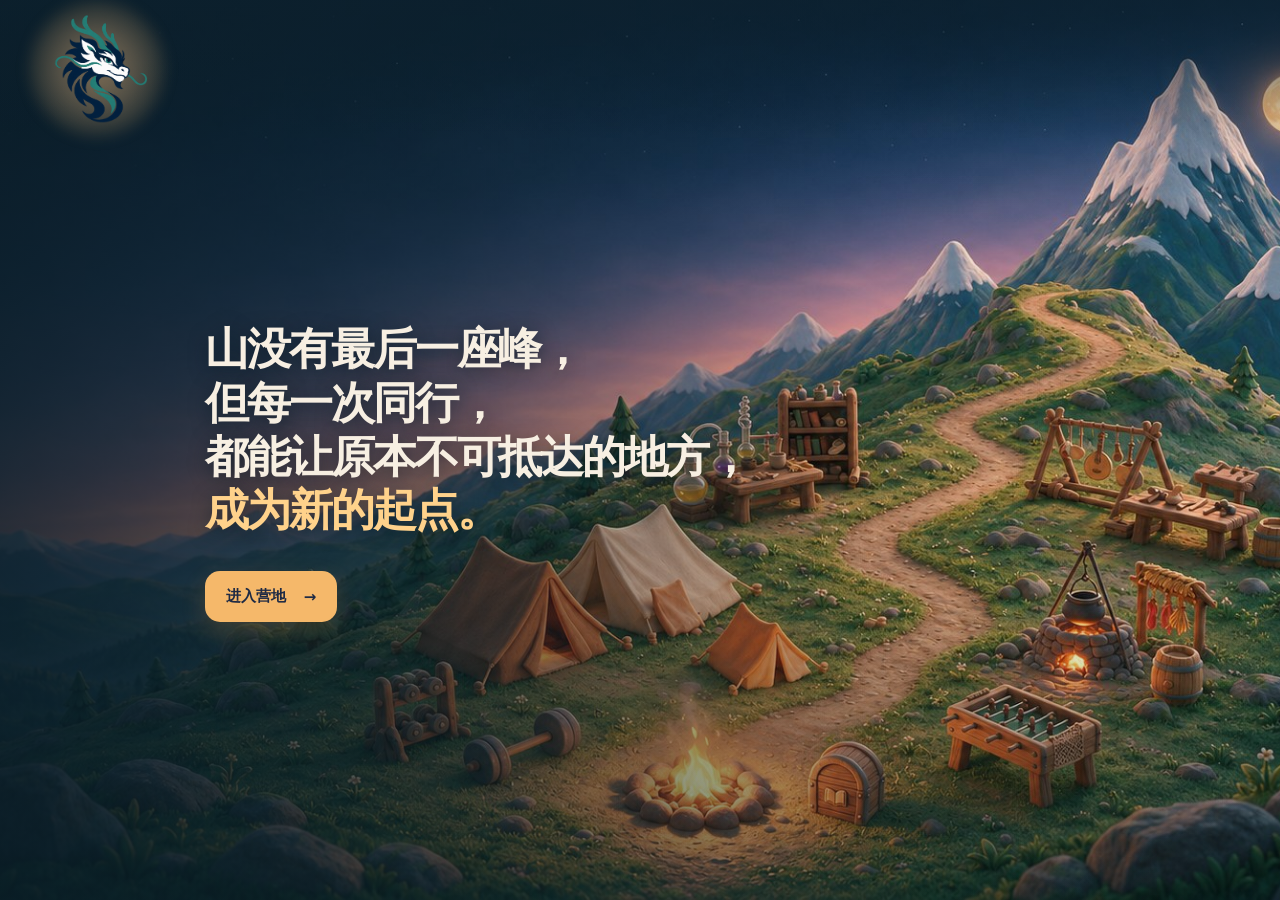
==== index.html @ 1696f6f4 "Replay Wenyu gesture on hover and keyboard focus" ====
<!doctype html>
<html lang="zh-CN">
<head>
  <meta charset="utf-8">
  <meta name="viewport" content="width=device-width, initial-scale=1, viewport-fit=cover">
  <meta name="theme-color" content="#142d37">
  <meta name="description" content="走进九五智尊的极岳营地，探索功能区，认识沿途的伙伴。">
  <title>九五智尊 · 极岳营地</title>
  <link rel="icon" type="image/png" href="assets/brand-logo-v2.png">
  <link rel="stylesheet" href="style.css?v=wenyu-replay-1">
  <script src="app.js?v=wenyu-replay-1" defer></script>
  <script src="approved-motions.js?v=1" defer></script>
  <script src="library-data.js?v=library-20261106" defer></script>
  <script src="library.js?v=library-20261106b" defer></script>
</head>
<body>
  <div class="app" id="app" data-view="home">
    <header class="topbar">
      <a class="brand" href="#start" id="home-button" aria-label="查看九五智尊 Logo 与吉祥物设定" aria-haspopup="dialog"><img class="brand-logo" src="assets/brand-logo-v2.png" width="1254" height="1254" alt=""></a>
    </header>
    <section class="home" id="start" aria-labelledby="home-title">
      <div class="home-art" aria-hidden="true"><img class="home-wide" src="assets/home-wide.jpg" width="1672" height="941" alt="" fetchpriority="high"><img class="home-mobile" src="assets/home-mobile.jpg" width="1080" height="1920" alt=""></div>
      <div class="home-shade" aria-hidden="true"></div>
      <div class="home-content"><h1 id="home-title">山没有最后一座峰，<br>但每一次同行，<br>都能让原本不可抵达的地方，<br><span>成为新的起点。</span></h1><a class="enter-button" href="#camp" id="enter-camp">进入营地 <span aria-hidden="true">→</span></a></div>
    </section>
    <main class="camp" id="camp" aria-label="可探索的极岳营地">
      <div class="map-viewport" id="map-viewport" tabindex="0" aria-label="营地地图，可拖动或使用方向键探索">
        <div class="map-surface" id="map-surface">
          <img class="map-image" src="assets/camp-map.png" width="1672" height="941" alt="极岳营地全景：知识角、工坊、营火、帐篷区和活动场沿山路分布，远处可见雪山" draggable="false">
          <div class="moon-glow" aria-hidden="true"></div>
          <div class="fire-glow" aria-hidden="true"></div>
          <div class="spark spark-1" aria-hidden="true"></div><div class="spark spark-2" aria-hidden="true"></div><div class="spark spark-3" aria-hidden="true"></div>
          <button class="library-shelf" id="library-shelf" type="button" aria-label="打开世界观资料库"><img src="library-bookshelf.png" alt="" draggable="false"></button>
          <button class="qian-dragon" id="qian-dragon" type="button" aria-label="查看极岳守护者乾的档案"><img src="assets/qian-dragon.png" alt="" draggable="false"></button>
          <button class="camp-gramophone" id="camp-gramophone" type="button" data-target-url="" aria-label="留声机，跳转链接待补充"><img src="assets/camp-gramophone.png" alt="" draggable="false"></button>
          <div class="member-layer" id="member-layer" aria-label="营地伙伴"></div>
          <template id="raccoon-motion-template">
            <svg class="raccoon-motion" viewBox="0 0 826 1024" aria-hidden="true" focusable="false">
              <defs>
                <image id="raccoon-source" width="826" height="1024"/>
                <clipPath id="raccoon-body-region">
                  <path clip-rule="evenodd" d="M0 0 H826 V1024 H0 Z
                    M60 30 H618 V387 Q593 397 571 419 C516 447 450 447 393 443 C328 439 255 441 207 421 Q175 407 142 394 L60 378 Z
                    M618 151 H801 V374 H618 Z"/>
                </clipPath>
                <clipPath id="raccoon-head-region">
                  <path d="M60 30 H618 V406 Q597 418 573 438 C519 463 450 470 393 468 C328 465 255 461 204 438 Q173 422 141 413 L60 393 Z"/>
                </clipPath>
                <clipPath id="raccoon-robot-region">
                  <rect x="618" y="151" width="183" height="223"/>
                </clipPath>
              </defs>
              <use href="#raccoon-source" clip-path="url(#raccoon-body-region)"/>
              <g class="raccoon-head"><use href="#raccoon-source" clip-path="url(#raccoon-head-region)"/></g>
              <g class="raccoon-robot"><use href="#raccoon-source" clip-path="url(#raccoon-robot-region)"/></g>
            </svg>
          </template>
          <button class="camp-scroll" id="camp-scroll" type="button" aria-label="展开木凳上的卷轴"><img src="assets/rolled-scroll.png" alt="" draggable="false"></button>
          <a class="knowledge-chest" href="https://kcnwq3jn71mo.feishu.cn/wiki/space/7703888732230798607?ccm_open_type=lark_wiki_spaceLink&amp;open_tab_from=wiki_home" target="_blank" rel="noopener noreferrer" aria-label="打开九五智尊飞书知识空间"><img src="assets/knowledge-chest.png" alt="" draggable="false"></a>
          <div class="wenyu-scene" id="wenyu-scene">
            <button class="wenyu-owl" id="wenyu-owl" type="button" aria-label="查看问羽的介绍" aria-hidden="true" tabindex="-1">
              <span class="wenyu-pose">
                <img src="assets/wenyu-figure.png" alt="" draggable="false">
                <svg class="wenyu-eyelids" viewBox="0 0 1033 1280" aria-hidden="true" focusable="false">
                  <defs>
                    <path id="wenyu-left-eye" d="M329 412 Q341 408 345 398 C356 373 377 360 405 362 C440 362 469 387 482 415 C494 442 493 472 478 490 C464 506 433 508 407 504 C375 500 348 481 339 455 C335 441 334 427 336 420 Z"/>
                    <path id="wenyu-right-eye" d="M584 424 C583 394 592 368 608 352 C624 336 647 332 668 335 C693 338 709 351 718 364 Q725 368 732 367 Q730 377 723 383 C729 411 720 439 706 457 C688 480 666 486 643 484 C615 483 590 462 585 441 Z"/>
                    <clipPath id="wenyu-left-eye-clip"><use href="#wenyu-left-eye"/></clipPath>
                    <clipPath id="wenyu-right-eye-clip"><use href="#wenyu-right-eye"/></clipPath>
                    <radialGradient id="wenyu-left-lid" gradientUnits="userSpaceOnUse" cx="422" cy="423" r="94" gradientTransform="translate(0 25) scale(1 .94)">
                      <stop stop-color="#fff0da"/><stop offset=".7" stop-color="#f0dfc6"/><stop offset="1" stop-color="#dfc4a3"/>
                    </radialGradient>
                    <radialGradient id="wenyu-right-lid" gradientUnits="userSpaceOnUse" cx="652" cy="400" r="96">
                      <stop stop-color="#fff1db"/><stop offset=".7" stop-color="#f0dfc6"/><stop offset="1" stop-color="#dfc3a4"/>
                    </radialGradient>
                  </defs>
                  <g class="wenyu-half-lids" stroke-linecap="round">
                    <g clip-path="url(#wenyu-left-eye-clip)">
                      <path d="M320 350 H502 V458 C463 437 395 420 331 437 Z" fill="url(#wenyu-left-lid)"/>
                      <path d="M331 437 C395 420 463 437 496 455" fill="none" stroke="#152237" stroke-width="8"/>
                    </g>
                    <g clip-path="url(#wenyu-right-eye-clip)">
                      <path d="M576 321 H740 V405 C695 390 621 400 581 438 Z" fill="url(#wenyu-right-lid)"/>
                      <path d="M581 438 C621 400 695 390 730 405" fill="none" stroke="#152237" stroke-width="8"/>
                    </g>
                  </g>
                  <g class="wenyu-closed-lids" stroke-linecap="round">
                    <use href="#wenyu-left-eye" fill="url(#wenyu-left-lid)"/>
                    <use href="#wenyu-right-eye" fill="url(#wenyu-right-lid)"/>
                    <path d="M351 449 C371 470 401 484 434 481 C451 479 466 472 478 464 M596 440 C623 464 648 467 673 452 C689 442 700 428 707 417" fill="none" stroke="#513b35" stroke-opacity=".42" stroke-width="13"/>
                    <path d="M351 447 C371 468 401 482 434 479 C451 477 466 470 478 462 M596 438 C623 462 648 465 673 450 C689 440 700 426 707 415" fill="none" stroke="#17263b" stroke-width="8"/>
                  </g>
                </svg>
              </span>
            </button>
            <button class="wenyu-stone" id="wenyu-stone" type="button" aria-label="查看山路旁的石头，问羽藏在后面" aria-controls="wenyu-owl" aria-expanded="false"><img class="wenyu-rock" src="assets/wenyu-rock.png" alt="" draggable="false"></button>
          </div>
        </div>
      </div>
    </main>
    <dialog class="logo-dialog" id="logo-dialog" aria-labelledby="logo-dialog-title">
      <button class="logo-close" id="logo-close" type="button" aria-label="关闭 Logo 介绍">×</button>
      <div class="logo-paper">
        <div class="logo-story">
          <div class="logo-story-copy">
            <p class="logo-story-eyebrow">团队图腾 · 标识与吉祥物</p>
            <h2 id="logo-dialog-title">九五智尊 <span>Everest</span></h2>
            <section class="logo-story-section" aria-labelledby="logo-name-title">
              <h3 id="logo-name-title"><span>01</span> 名字的寓意</h3>
              <p>Everest 意为世界最高峰，以巅峰意象呼应“九五，飞龙在天”的至高意象，象征不断攀登、树立标杆。</p>
            </section>
            <section class="logo-story-section" aria-labelledby="logo-design-title">
              <h3 id="logo-design-title"><span>02</span> 龙首的寓意</h3>
              <p>在《易经》中，“九五，飞龙在天”代表鼎盛与巅峰。Logo 以龙首为形象，整体轮廓既与数字“9”相似，也与数字“5”相似，呼应“九五”。</p>
            </section>
            <section class="logo-story-section logo-color-section" aria-labelledby="logo-color-title">
              <h3 id="logo-color-title"><span>03</span> 色彩语言</h3>
              <p><i class="logo-swatch navy" aria-hidden="true"></i><strong>海军蓝</strong> · 专业、理性、信任感</p>
              <p><i class="logo-swatch peacock" aria-hidden="true"></i><strong>孔雀绿</strong> · 设计感、科技感、灵动感</p>
            </section>
          </div>
          <div class="logo-story-art" aria-label="Logo 方案与吉祥物设定图">
            <div class="logo-variants">
              <figure><img src="assets/logo-dragon-classic.png" alt="龙首 Logo 方案一：深蓝与孔雀绿的盘龙造型" width="1254" height="1254"><figcaption>龙首标识 · 造型一</figcaption></figure>
              <figure><img src="assets/logo-dragon-playful.png" alt="龙首 Logo 方案二：深蓝与孔雀绿的亲和造型" width="1254" height="1254"><figcaption>龙首标识 · 造型二</figcaption></figure>
            </div>
            <figure class="logo-mascot"><figcaption>吉祥物设定 <span>正面 · 背面 · 侧面</span></figcaption><img src="assets/logo-mascot-turnaround.png" alt="龙形吉祥物的正面、背面与侧面设定图" width="1280" height="640"></figure>
          </div>
        </div>
      </div>
    </dialog>
    <dialog class="book-dialog" id="member-dialog" aria-labelledby="member-name">
      <button class="book-close" id="dialog-close" type="button" aria-label="合上档案">×</button>
      <div class="book-spread">
        <section class="book-page book-page-left" aria-label="角色资料">
          <div class="book-person"><img class="book-portrait" id="dialog-art" alt="" draggable="false"><div><p class="book-kicker">九五智尊 · 伙伴档案</p><h2 id="member-name"></h2><p class="book-role" id="member-role"></p></div></div>
          <div class="book-rule"></div>
          <dl class="book-facts"><div><dt>角色形象</dt><dd id="member-animal"></dd></div><div><dt>所在区域</dt><dd id="member-place"></dd></div><div><dt>关键词</dt><dd id="member-traits"></dd></div></dl>
          <p class="book-page-number" id="member-number"></p>
        </section>
        <section class="book-page book-page-right" aria-label="角色介绍">
          <p class="book-chapter">九五智尊 · 成员介绍</p><h3 id="member-heading"></h3>
          <p class="book-lead" id="member-intro"></p><div class="book-story" id="member-story"></div>
        </section>
      </div>
    </dialog>
    <dialog class="book-dialog owl-dialog" id="owl-dialog" aria-labelledby="owl-name">
      <button class="book-close" id="owl-close" type="button" aria-label="合上问羽的介绍">×</button>
      <div class="book-spread">
        <section class="book-page book-page-left" aria-label="问羽的资料">
          <div class="book-person"><img class="book-portrait owl-portrait" src="assets/wenyu-avatar.png" alt="问羽的猫头鹰头像" draggable="false"><div><p class="book-kicker">极岳异闻 · 山路访客</p><h2 id="owl-name">问羽</h2><p class="book-role">极岳附近的猫头鹰哲学家</p></div></div>
          <div class="book-rule"></div>
          <dl class="book-facts"><div><dt>所在之处</dt><dd>极岳附近的山路</dd></div><div><dt>随身之物</dt><dd>写满问题与感悟的手稿</dd></div><div><dt>喜欢做的事</dt><dd>与旅人讨论登山的理由</dd></div></dl>
          <p class="book-page-number">极岳异闻 / 问羽</p>
        </section>
        <section class="book-page book-page-right" aria-label="问羽的介绍">
          <p class="book-chapter">山路旁的对话</p><h3>问羽的故事</h3>
          <p class="owl-story">这位猫头鹰哲学家头戴叶冠，披着白袍，随身带着写满问题与感悟的手稿。他希望走遍各地布道，把自己学到的智慧讲给更多人听。如今，他来到极岳附近：每天都有怀着不同愿望的旅人从这里经过，他总能与他们聊上一程。</p>
          <p class="owl-story">他喜欢在山路旁提问：“你为什么想登上极岳？”有人说为了寻找灵感，有人说想看看峰顶。猫头鹰会认真听完，再问：“如果途中发现了更珍贵的东西，你会认出它吗？”他会讲自己的见解，也愿意让旅人的经历改变自己的想法。到了晚上，他便借着月光，把当天听到的新故事写进手稿。</p>
          <p class="owl-story">至于乾在峰顶吃叉烧包的传闻，有人怀疑最早就是从这位夜行的猫头鹰口中传出来的。每当被问起，他只会眨眨眼：“我确实飞得够高，也确实看得很清楚。至于该不该告诉乾——这又是另一个值得讨论的问题。”</p>
        </section>
      </div>
    </dialog>
    <dialog class="book-dialog qian-dialog" id="qian-dialog" aria-labelledby="qian-name">
      <button class="book-close" id="qian-close" type="button" aria-label="合上乾的档案">×</button>
      <div class="book-spread">
        <section class="book-page book-page-left" aria-label="乾的资料">
          <div class="book-person"><img class="book-portrait" src="assets/qian-avatar.png" alt="乾的龙头像" draggable="false"><div><p class="book-kicker">极岳异闻 · 峰顶守护者</p><h2 id="qian-name">乾</h2><p class="book-role">极岳的守护者</p></div></div>
          <div class="book-rule"></div>
          <dl class="book-facts"><div><dt>守护之地</dt><dd>极岳峰顶</dd></div><div><dt>鳞甲</dt><dd>深蓝与青绿交映</dd></div><div><dt>传闻</dt><dd>夜色里的叉烧包</dd></div></dl>
          <figure class="qian-rumor"><img src="assets/qian-rumor.png" alt="传闻中圆滚滚的乾" draggable="false"><figcaption>传闻中的乾</figcaption></figure>
          <p class="book-page-number">极岳异闻 / 乾</p>
        </section>
        <section class="book-page book-page-right" aria-label="乾的介绍">
          <p class="book-chapter">峰顶的传说</p><h3>乾｜极岳的守护者</h3>
          <div class="book-story qian-story">
            <p>图腾上的乾，是守护极岳峰顶的龙。工作时，他身披深蓝与青绿交映的鳞甲，龙角如玉，长须随云而动。每当他从峰顶腾空，整座山仿佛都安静下来，等他巡视完毕。传说中汇聚无数灵感的结晶，便由他看守。</p>
            <p>不过，一只惯于夜行、能飞过极岳峰顶的神鸟，讲过另一个版本的乾。</p>
            <p>神鸟说，夜深云散时，它常看见峰顶坐着一个<strong>肥墩墩、圆滚滚的身影</strong>：青绿色的角，深蓝色的鬃毛，爪里还捧着一只叉烧包。那身影吃得十分专心，偶尔抬头望望山路，见一切平安，就继续咬下一口。</p>
            <p>乾从未承认那是自己。只是每当有人提起这个传闻，他总会先问一句：“你们怎么知道是叉烧包？”</p>
          </div>
        </section>
      </div>
    </dialog>
    <dialog class="book-dialog library-dialog" id="library-dialog" aria-label="九五智尊世界观资料库">
      <button class="book-close" id="library-close" type="button" aria-label="合上资料库">×</button>
      <nav class="library-tabs" aria-label="资料库卷册" role="tablist">
        <button class="library-tab" id="library-tab-people" type="button" role="tab" aria-selected="true">人物志</button>
        <button class="library-tab" id="library-tab-chronicle" type="button" role="tab" aria-selected="false">编年史</button>
      </nav>
      <div class="book-spread">
        <section class="book-page book-page-left library-index-page" aria-label="资料库索引">
          <p class="book-kicker">九五智尊 · 世界观资料库</p>
          <h2 id="library-volume-title">人物志</h2>
          <p class="library-index-caption">选择篇目，翻到对应书页</p>
          <div class="book-rule"></div>
          <nav class="library-index" id="library-index" aria-label="篇目索引"></nav>
        </section>
        <article class="book-page book-page-right library-reader" aria-label="资料库正文">
          <p class="book-chapter" id="library-group"></p>
          <h3 id="library-page-title"></h3>
          <div class="library-page-content" id="library-page-content"></div>
          <div class="library-pagination"><button id="library-prev" type="button" aria-label="上一页">← 上一页</button><span id="library-count"></span><button id="library-next" type="button" aria-label="下一页">下一页 →</button></div>
        </article>
      </div>
    </dialog>
    <dialog class="scroll-dialog" id="scroll-dialog" aria-label="展开的营地卷轴">
      <button class="scroll-close" id="scroll-close" type="button" aria-label="合上卷轴">×</button>
      <div class="scroll-flip">
        <div class="scroll-sheet" id="scroll-sheet">
          <div class="scroll-face scroll-front" id="scroll-front">
            <img src="assets/unfurled-scroll.png" alt="展开的古画：云纹环绕极峰，神龙盘旋" draggable="false">
          </div>
          <section class="scroll-face scroll-back" id="scroll-back" aria-label="卷轴背面的传说设定" aria-hidden="true">
            <div class="scroll-back-inner">
              <p class="scroll-overline">极岳异闻 · 图腾设定</p>
              <h2>极岳与乾</h2>
              <div class="scroll-ornament" aria-hidden="true">✦</div>
              <p>图腾上画着同一座高耸入云的山——极岳（<strong>Everest</strong>）。云雾环绕山脊，蜿蜒的山路从营地通向峰顶，仿佛每一道转弯，都在等待新的同行者。</p>
              <p>山顶盘踞着名为「乾」的龙，守护着一枚传说汇聚了无数灵感的结晶。他巡视群峰，也守望着沿路而来的旅人：有人带着疑问出发，有人怀揣尚未成形的点子，想在攀登中找到答案。</p>
              <p>于是，这幅图腾所描绘的，不仅是极岳与它的守护者，也是众人结伴向上、让灵感在旅途中渐渐明亮的故事。</p>
            </div>
          </section>
        </div>
      </div>
      <div class="scroll-actions"><button class="scroll-turn" id="scroll-turn" type="button" aria-pressed="false">翻到背面 <span aria-hidden="true">↻</span></button></div>
    </dialog>
  </div>
</body>
</html>
---- style.css ----
:root{color-scheme:dark;--cream:#f7efe2;--gold:#f5b86a;--ink:#172d36;--edge:rgba(255,231,194,.3);--book-image:url("assets/profile-book-2048.png")}
*{box-sizing:border-box}
html,body{width:100%;height:100%;margin:0;overflow:hidden}
body{font-family:"Microsoft YaHei","PingFang SC","Noto Sans CJK SC",system-ui,sans-serif;background:#142d37;color:var(--cream)}
button{font:inherit;cursor:pointer}a{color:inherit}::selection{background:#f5b86a;color:#172d36}
.app{width:100%;height:100dvh;min-height:540px;display:flex;flex-direction:column;overflow:hidden}
.topbar{position:relative;z-index:30;flex:none;height:66px;display:flex;align-items:center;justify-content:space-between;gap:16px;padding:0 clamp(16px,2.7vw,40px);border-bottom:1px solid rgba(255,231,194,.22);background:rgba(20,45,55,.96);box-shadow:0 4px 25px rgba(10,25,33,.18)}
.brand{display:inline-flex;align-items:center;gap:10px;text-decoration:none;white-space:nowrap}.brand-icon{display:grid;place-items:center;width:34px;height:34px;border:1px solid #f7c680;border-radius:50%;color:#f7c680;font-size:20px}.brand-text{display:flex;flex-direction:column;gap:1px}.brand strong{font-size:15px;letter-spacing:.14em}.brand small{font-size:9px;letter-spacing:.17em;color:#c2d2c9}
.brand-icon{width:44px;height:44px;flex:none;overflow:hidden;border:1px solid rgba(255,222,176,.75);border-radius:13px;background:linear-gradient(145deg,#fbf2e5,#e7d5b8);box-shadow:0 4px 12px rgba(5,22,28,.23)}.brand-icon img{display:block;width:100%;height:100%;object-fit:contain;transform:scale(1.2)}
.top-actions{display:flex;align-items:center;gap:8px}.top-action{display:inline-flex;align-items:center;gap:8px;min-height:38px;padding:8px 13px;border:1px solid rgba(255,231,194,.23);border-radius:11px;background:rgba(247,239,226,.07);color:#f7efe2;font-size:12px;font-weight:800;transition:background .2s,transform .2s}.top-action:hover{background:rgba(255,218,160,.16);transform:translateY(-2px)}.top-action span:first-child{color:#ffd18c;font-size:16px}.top-action.icon-only{width:38px;justify-content:center;padding:0;font-size:15px}
.app[data-view="home"] .topbar{position:absolute;top:0;left:0;right:0;border-bottom:0;background:linear-gradient(180deg,rgba(12,32,45,.7),transparent);box-shadow:none}.app[data-view="home"] .top-actions,.app[data-view="home"] .camp,.app[data-view="camp"] .home{display:none}
.home{position:relative;flex:1;width:100%;height:100dvh;display:flex;align-items:center;overflow:hidden;background:#172d36}.home-art,.home-art img{position:absolute;inset:0;display:block;width:100%;height:100%}.home-art img{object-fit:cover;object-position:center}.home-shade{position:absolute;inset:0;background:linear-gradient(90deg,rgba(10,29,39,.84),rgba(11,31,40,.54) 34%,rgba(11,31,40,.08) 68%,transparent),linear-gradient(0deg,rgba(8,27,33,.38),transparent 35%,transparent 75%,rgba(9,28,42,.18))}.home-content{position:relative;z-index:1;width:min(760px,70vw);margin-left:clamp(28px,16vw,350px);padding:90px 0 45px;text-shadow:0 3px 18px rgba(6,22,31,.56)}.home h1{margin:0 0 33px;font-size:clamp(39px,3.4vw,58px);font-weight:850;line-height:1.24;letter-spacing:-.047em}.home h1 span{color:#ffd28b}.enter-button{display:inline-flex;align-items:center;justify-content:center;gap:18px;min-height:51px;padding:12px 21px;border-radius:15px;background:#f5b86a;color:#1e2a44;box-shadow:0 10px 24px rgba(233,149,59,.2);font-size:15px;font-weight:850;text-decoration:none;text-shadow:none;transition:transform .2s,background .2s,box-shadow .2s}.enter-button:hover{transform:translateY(-3px);background:#ffd28d;box-shadow:0 13px 27px rgba(233,149,59,.32)}
.home-art .home-mobile{display:none}
.camp{position:relative;flex:1;min-height:0;overflow:hidden;background:#233d42}.map-viewport{position:absolute;inset:0;overflow:auto;cursor:grab;touch-action:pan-x pan-y;scrollbar-width:none}.map-viewport::-webkit-scrollbar{display:none}.map-viewport.dragging{cursor:grabbing;user-select:none}.map-surface{position:relative;width:100%;aspect-ratio:1672/941;overflow:hidden}.map-image{position:absolute;inset:0;display:block;width:100%;height:100%;object-fit:fill;pointer-events:none;user-select:none}
.moon-glow,.fire-glow,.spark{position:absolute;pointer-events:none}.moon-glow{z-index:1;left:88%;top:-4%;width:12%;aspect-ratio:1;border-radius:50%;background:radial-gradient(circle,rgba(255,228,169,.28),rgba(255,228,169,.1) 34%,transparent 70%);mix-blend-mode:screen;animation:moon 6s ease-in-out infinite alternate}.fire-glow{z-index:1;left:41%;top:39%;width:16%;aspect-ratio:1;border-radius:50%;background:radial-gradient(circle,rgba(255,167,66,.42),rgba(255,167,66,.17) 35%,transparent 72%);mix-blend-mode:screen;animation:fire 2.4s ease-in-out infinite alternate}.spark{z-index:2;width:4px;height:4px;border-radius:50%;background:#ffe09b;box-shadow:0 0 8px #ffbf69;animation:spark 4s ease-out infinite}.spark-1{left:48%;top:49%;animation-delay:0s}.spark-2{left:50%;top:50%;animation-delay:1.2s}.spark-3{left:49%;top:48%;animation-delay:2.4s}
@keyframes moon{to{opacity:.55;transform:scale(1.13)}}@keyframes fire{to{opacity:.58;transform:scale(.88)}}@keyframes spark{0%{opacity:0;transform:translateY(0)}25%{opacity:.9}100%{opacity:0;transform:translateY(-45px)}}
.app.motion-paused .moon-glow,.app.motion-paused .fire-glow,.app.motion-paused .spark{animation-play-state:paused}
.hotspot{position:absolute;z-index:4;transform:translate(-50%,-50%)}.zone-pin{display:inline-flex;align-items:center;gap:7px;padding:8px 11px;border:1px solid rgba(255,231,194,.77);border-radius:999px;background:rgba(24,56,54,.87);color:#fff2d8;box-shadow:0 7px 18px rgba(5,25,28,.34),0 0 0 4px rgba(19,43,44,.16);font-size:12px;font-weight:850;white-space:nowrap;transition:transform .2s,background .2s}.zone-pin:hover,.zone-pin:focus-visible{transform:translate(-50%,-50%) scale(1.09);background:#47766b}.zone-icon{display:grid;place-items:center;width:21px;height:21px;border-radius:50%;background:#edb66b;color:#284142;font-size:13px}
.member-pin{width:86px;height:100px;display:flex;flex-direction:column;align-items:center;justify-content:flex-end;padding:0;border:0;background:transparent;color:#fff7e9;filter:drop-shadow(0 8px 8px rgba(7,25,26,.57));transition:transform .2s,filter .2s}.member-pin:hover,.member-pin:focus-visible{transform:translate(-50%,-57%) scale(1.12);filter:drop-shadow(0 10px 12px rgba(255,193,103,.48))}.avatar-art{display:block;flex:none;width:72px;height:72px;background-image:var(--avatar-sprite);background-size:300% 300%;background-repeat:no-repeat}.pin-label{margin-top:-2px;padding:3px 7px;border:1px solid rgba(255,231,190,.73);border-radius:999px;background:rgba(22,48,50,.93);font-size:10px;font-weight:850;white-space:nowrap}
.map-controls{position:absolute;z-index:15;top:19px;right:20px;display:flex;align-items:center;gap:4px;padding:5px;border:1px solid rgba(255,237,205,.47);border-radius:14px;background:rgba(18,43,50,.86);backdrop-filter:blur(13px);box-shadow:0 9px 25px rgba(6,25,31,.3)}.map-controls button{display:grid;place-items:center;width:35px;height:35px;padding:0;border:0;border-radius:9px;background:transparent;color:#fff0d5;font-size:21px}.map-controls button:hover{background:rgba(255,218,160,.17)}.map-controls span{min-width:41px;text-align:center;color:#ffdc9e;font-size:11px;font-weight:800}
.guide{position:absolute;z-index:10;left:24px;top:21px;display:flex;align-items:center;gap:8px;padding:9px 12px;border:1px solid rgba(255,231,194,.35);border-radius:11px;background:rgba(16,44,48,.7);backdrop-filter:blur(12px);color:#fff3df;font-size:11px;font-weight:750;pointer-events:none}.guide-dot{width:6px;height:6px;border-radius:50%;background:#ffd18c;box-shadow:0 0 0 4px rgba(255,209,140,.16)}
.camp-hud{position:absolute;z-index:12;left:24px;right:24px;bottom:21px;min-height:67px;display:flex;align-items:center;gap:17px;padding:10px 12px 10px 18px;border:1px solid rgba(255,231,194,.34);border-radius:17px;background:rgba(21,46,51,.86);box-shadow:0 12px 35px rgba(6,24,31,.3);backdrop-filter:blur(16px);-webkit-backdrop-filter:blur(16px)}.hud-title{flex:none;display:flex;flex-direction:column;gap:3px;padding-right:15px;border-right:1px solid rgba(255,231,194,.27)}.hud-title strong{font-size:14px;letter-spacing:.08em}.hud-title small{color:#bfcfc8;font-size:10px}.zone-shortcuts{display:flex;align-items:center;gap:7px;min-width:0;flex:1;overflow:auto;scrollbar-width:none}.zone-shortcuts::-webkit-scrollbar{display:none}.shortcut{flex:none;padding:8px 11px;border:1px solid rgba(255,231,194,.25);border-radius:999px;background:rgba(247,239,226,.08);color:#f5e8d7;font-size:11px;font-weight:800;white-space:nowrap}.shortcut:hover{background:rgba(245,184,106,.24)}.hud-members{flex:none;min-height:38px;padding:9px 14px;border:0;border-radius:11px;background:#f5b86a;color:#1e2a44;font-size:11px;font-weight:850;white-space:nowrap}.hud-members:hover{background:#ffd28d}
.drawer-overlay{position:fixed;z-index:44;inset:66px 0 0;background:rgba(4,20,27,.42);backdrop-filter:blur(3px)}.drawer-overlay[hidden]{display:none}.drawer{position:fixed;z-index:45;top:66px;right:0;bottom:0;width:min(438px,100vw);display:flex;flex-direction:column;border-left:1px solid rgba(255,231,194,.34);background:#f6eee1;color:#203b41;box-shadow:-17px 0 50px rgba(1,18,25,.3);transform:translateX(105%);transition:transform .3s cubic-bezier(.2,.8,.2,1);visibility:hidden}.drawer.open{transform:translateX(0);visibility:visible}.drawer-handle{display:none}.drawer-top{display:flex;align-items:center;justify-content:space-between;gap:15px;min-height:68px;padding:17px 21px;border-bottom:1px solid #dfd1bc}.drawer-overline{color:#95642f;font-size:11px;font-weight:850;letter-spacing:.16em}.drawer-close{display:grid;place-items:center;width:35px;height:35px;border:0;border-radius:50%;background:#e6d7bf;color:#24434a;font-size:24px}.drawer-close:hover{background:#dcc9a9}.drawer-body{overflow:auto;padding:24px 24px 44px}.drawer-body h2{margin:0 0 11px;font-size:37px;line-height:1.2;letter-spacing:-.04em}.drawer-body p{margin:0 0 17px;color:#566b66;font-size:13px;line-height:1.8}.drawer-body .section-label{margin:26px 0 11px;color:#98683d;font-size:11px;font-weight:850;letter-spacing:.12em}.detail-avatar{width:152px;height:152px;margin:3px auto 20px;border:1px solid #d6c8b2;border-radius:24px;background-color:#e4e5d4;background-image:var(--avatar-sprite);background-size:300% 300%;background-repeat:no-repeat;box-shadow:0 12px 22px rgba(41,69,63,.1)}.detail-icon{display:grid;place-items:center;width:66px;height:66px;margin:6px 0 23px;border:1px solid #c9a875;border-radius:18px;background:#ffddb0;color:#375b55;font-size:31px}.detail-tag{display:inline-block;margin-bottom:9px;padding:6px 9px;border-radius:999px;background:#ead9bd;color:#895a2d;font-size:10px;font-weight:850;letter-spacing:.07em}.detail-meta{display:grid;grid-template-columns:1fr 1fr;gap:9px;margin:20px 0}.detail-meta div{padding:13px;border:1px solid #e0d1bb;border-radius:12px;background:#fff9ef}.detail-meta dt{color:#967651;font-size:10px;font-weight:750}.detail-meta dd{margin:5px 0 0;font-size:12px;font-weight:800}.detail-note{margin-top:23px!important;padding-top:15px;border-top:1px solid #dfd0b8;color:#8b7660!important;font-size:11px!important}.drawer-list{display:grid;gap:10px}.drawer-item{display:flex;align-items:center;gap:12px;width:100%;padding:11px;border:1px solid #e1d2b9;border-radius:13px;background:#fff9ef;color:#29494b;text-align:left}.drawer-item:hover{border-color:#c99959;background:#fff3e0}.drawer-item .avatar-art{width:50px;height:50px}.drawer-item .item-icon{display:grid;place-items:center;width:38px;height:38px;flex:none;border-radius:11px;background:#f1d7af;color:#31524e;font-size:20px}.drawer-item strong{display:block;margin-bottom:4px;font-size:13px}.drawer-item small{display:block;color:#687a72;font-size:11px;line-height:1.45}.detail-nav{display:flex;gap:9px;margin-top:22px}.detail-nav button{flex:1;padding:11px;border:1px solid #d1b994;border-radius:12px;background:#fff9ee;color:#37554f;font-size:12px;font-weight:800}.detail-nav button:hover{background:#ffe5bd}
:focus-visible{outline:3px solid #ffd18c;outline-offset:3px}
@media(max-width:850px){.hud-title{display:none}.camp-hud{left:12px;right:12px;bottom:12px}.guide{left:12px;top:12px}.map-controls{right:12px;top:12px}}
@media(max-width:600px){.app{min-height:0}.topbar{height:60px;padding:0 11px}.brand-icon{width:30px;height:30px}.brand strong{font-size:12px}.brand small{font-size:8px}.top-actions{gap:5px}.top-action{width:36px;height:36px;min-height:0;justify-content:center;padding:0}.top-action span:last-child{display:none}.top-action.icon-only{width:36px}.guide{top:auto;bottom:85px;left:12px;font-size:10px}.map-controls{top:10px;right:10px}.map-controls button{width:31px;height:31px}.camp-hud{min-height:55px;padding:8px;gap:8px}.zone-shortcuts{gap:5px}.shortcut{padding:7px 9px;font-size:10px}.hud-members{min-height:32px;padding:7px 9px;font-size:10px}.drawer-overlay{inset:60px 0 0}.drawer{top:auto;bottom:0;width:100%;height:min(78dvh,720px);border-left:0;border-top:1px solid #d9c9af;border-radius:21px 21px 0 0;transform:translateY(105%)}.drawer.open{transform:translateY(0)}.drawer-handle{display:block;flex:none;width:34px;height:4px;margin:9px auto -6px;border-radius:99px;background:#ccbca3}.drawer-top{min-height:60px}.drawer-body{padding:20px 22px 40px}.drawer-body h2{font-size:32px}}
@media(max-width:600px){.brand-icon{width:38px;height:38px}}
@media(max-width:700px){.home-shade{background:linear-gradient(180deg,rgba(9,28,42,.54),rgba(9,29,40,.5) 40%,rgba(9,29,40,.25) 72%,rgba(9,29,40,.35)),linear-gradient(90deg,rgba(8,28,37,.46),transparent 85%)}.home-content{width:100%;max-width:none;margin:0;padding:92px 23px 44px}.home h1{max-width:570px;margin-bottom:28px;font-size:clamp(31px,8.5vw,46px);line-height:1.32}.enter-button{min-height:47px;font-size:13px}}
@media(max-width:700px){.home-art .home-wide{display:none}.home-art .home-mobile{display:block}}
.app[data-view="camp"] .topbar{display:none}
.app[data-view="home"] .topbar{height:138px}
.brand{position:relative;display:block;width:124px;height:124px;flex:none}.brand::before{content:"";position:absolute;z-index:0;inset:-6px;border-radius:50%;background:radial-gradient(circle,rgba(151,126,93,.82) 0%,rgba(167,138,101,.48) 39%,rgba(190,150,92,.16) 67%,transparent 93%);filter:blur(7px);pointer-events:none}.brand-logo{position:relative;z-index:1;display:block;width:100%;height:100%;object-fit:contain}
@media(max-width:600px){.app[data-view="home"] .topbar{height:108px}.brand{width:94px;height:94px}}
.app{min-height:0}
.member-layer{position:absolute;inset:0;z-index:4;pointer-events:none}
.library-shelf{position:absolute;z-index:3;left:31.5%;top:27%;display:block;width:clamp(96px,7%,125px);aspect-ratio:110/155;padding:0;border:0;background:transparent;transform:translate(-50%,-50%);cursor:pointer;touch-action:manipulation;transition:transform .22s ease}
.library-shelf img{position:absolute;left:-50%;top:-27%;display:block;width:200%;height:auto;max-width:none;pointer-events:none;filter:saturate(.94) brightness(1.06) drop-shadow(0 8px 7px rgba(18,31,25,.38))}
.library-shelf:hover,.library-shelf:focus-visible{transform:translate(-50%,-53%) scale(1.06)}
.library-shelf:hover img,.library-shelf:focus-visible img{filter:saturate(1.02) brightness(1.13) drop-shadow(0 9px 9px rgba(18,31,25,.48))}
.library-shelf:focus-visible{outline:2px solid #ffdc9c;outline-offset:4px;border-radius:12px}
.qian-dragon{position:absolute;z-index:3;left:71%;top:13%;display:block;width:clamp(150px,17%,285px);aspect-ratio:2.33;padding:0;border:0;background:transparent;transform:translate(-50%,-50%) rotate(-5deg);cursor:pointer;touch-action:manipulation;transition:transform .25s ease,filter .25s ease;filter:drop-shadow(0 8px 9px rgba(5,24,34,.4))}
.qian-dragon img{display:block;width:100%;height:100%;object-fit:contain;pointer-events:none}
.qian-dragon:hover,.qian-dragon:focus-visible{transform:translate(-50%,-56%) rotate(-5deg) scale(1.07);filter:drop-shadow(0 9px 12px rgba(255,210,145,.4))}
.qian-dragon:focus-visible{outline:2px solid #ffdc9c;outline-offset:4px;border-radius:50%}
.camp-gramophone{position:absolute;z-index:5;left:58%;top:35%;display:block;width:clamp(74px,5.7%,102px);aspect-ratio:1;padding:0;border:0;background:transparent;transform:translate(-50%,-50%);cursor:pointer;touch-action:manipulation;transition:transform .22s ease}
.camp-gramophone img{position:absolute;left:-22%;top:-22%;display:block;width:144%;height:144%;max-width:none;object-fit:contain;pointer-events:none;filter:saturate(.83) brightness(.91) drop-shadow(0 9px 7px rgba(19,34,27,.52));transition:filter .22s ease}
.camp-gramophone:hover,.camp-gramophone:focus-visible{transform:translate(-50%,-54%) scale(1.08)}
.camp-gramophone:hover img,.camp-gramophone:focus-visible img{filter:saturate(.94) brightness(1.02) drop-shadow(0 11px 9px rgba(19,34,27,.56))}
.camp-gramophone:focus-visible{outline:2px solid #ffdc9c;outline-offset:3px;border-radius:14px}
.member-figure{position:absolute;width:clamp(77px,6.7%,120px);aspect-ratio:4/5;border:0;padding:0;background:transparent;pointer-events:auto;transform:translate(-50%,-100%);transition:transform .22s ease}
.member-figure :is(img,.raccoon-motion,.approved-motion){display:block;width:100%;height:100%;object-fit:contain;pointer-events:none;filter:saturate(.78) sepia(.06) brightness(.88) drop-shadow(0 8px 7px rgba(9,28,31,.6));transition:filter .22s ease}
.member-figure:hover,.member-figure:focus-visible{transform:translate(-50%,-103%) scale(1.1)}
.member-figure:is(:hover,:focus-visible) :is(img,.raccoon-motion,.approved-motion){filter:saturate(.95) brightness(.99) drop-shadow(0 10px 9px rgba(9,28,31,.62)) drop-shadow(0 0 10px rgba(255,208,133,.45))}
.member-figure:focus-visible{outline:2px solid #ffdc9c;outline-offset:3px;border-radius:50%}
.raccoon-motion{position:absolute;inset:0;visibility:hidden}
.raccoon-motion-playing>.raccoon-motion{visibility:visible}
.raccoon-motion-playing>img{visibility:hidden}
.approved-motion{position:absolute;inset:0;width:100%;height:100%;overflow:visible;pointer-events:none;visibility:hidden}
.approved-motion-playing>.approved-motion{visibility:visible}
.approved-motion-playing>img{visibility:hidden}
.knowledge-chest{position:absolute;z-index:5;left:62%;top:70%;display:block;width:clamp(76px,6.7%,120px);aspect-ratio:1;transform:translate(-50%,-50%);cursor:pointer;touch-action:manipulation;transition:transform .22s ease}
.knowledge-chest img{position:absolute;left:-50%;top:-50%;display:block;width:200%;height:200%;max-width:none;object-fit:contain;pointer-events:none;filter:drop-shadow(0 10px 9px rgba(22,32,25,.48))}
.knowledge-chest:hover,.knowledge-chest:focus-visible{transform:translate(-50%,-55%) scale(1.08)}
.knowledge-chest:focus-visible{outline:2px solid #ffdc9c;outline-offset:2px;border-radius:12px}
.camp-scroll{position:absolute;z-index:6;left:42.5%;top:46%;display:block;width:clamp(58px,4.9%,86px);aspect-ratio:1.5;padding:0;border:0;background:transparent;transform:translate(-50%,-50%) rotate(15deg);cursor:pointer;touch-action:manipulation;transition:transform .22s ease}
.camp-scroll img{position:absolute;left:-14%;top:-14%;display:block;width:128%;height:128%;max-width:none;object-fit:contain;pointer-events:none;filter:drop-shadow(0 5px 5px rgba(27,30,25,.55))}
.camp-scroll:hover,.camp-scroll:focus-visible{transform:translate(-50%,-55%) rotate(12deg) scale(1.1)}
.camp-scroll:focus-visible{outline:2px solid #ffdc9c;outline-offset:3px;border-radius:10px}
.wenyu-scene{position:absolute;z-index:7;left:44%;top:78%;width:clamp(130px,10%,180px);aspect-ratio:1;transform:translate(-50%,-50%);pointer-events:none}
.wenyu-stone{position:absolute;z-index:2;top:25%;left:0;display:block;width:100%;height:75%;padding:0;border:0;background:transparent;cursor:pointer;pointer-events:auto;touch-action:manipulation;transition:transform .2s ease}
.wenyu-stone:hover,.wenyu-stone:focus-visible{transform:translateY(-2%) scale(1.04)}
.wenyu-stone:focus-visible{outline:2px solid #ffdc9c;outline-offset:2px;border-radius:50%}
.wenyu-rock{position:absolute;z-index:2;top:-35%;left:-14%;display:block;width:128%;height:170%;object-fit:contain;pointer-events:none;filter:saturate(.75) brightness(.68) sepia(.08) drop-shadow(0 9px 8px rgba(7,23,27,.55))}
.wenyu-owl{position:absolute;z-index:1;top:-20%;left:50%;display:block;width:78%;height:42%;overflow:visible;padding:0;border:0;background:transparent;transform:translate(-50%,70%);opacity:0;pointer-events:none;cursor:pointer;touch-action:manipulation;transition:transform .58s cubic-bezier(.2,.9,.2,1),opacity .2s ease}
.wenyu-pose{display:block;position:relative;pointer-events:none;filter:saturate(.78) brightness(.82) drop-shadow(0 5px 5px rgba(10,25,31,.35));transform-origin:52.27% 47.66%}
.wenyu-pose img{display:block;width:100%;height:auto}
.wenyu-eyelids{position:absolute;inset:0;display:block;width:100%;height:100%}
.wenyu-half-lids,.wenyu-closed-lids{opacity:0}
.wenyu-scene.is-awake .wenyu-owl{transform:translate(-50%,0);opacity:1;pointer-events:auto}
.wenyu-owl:hover,.wenyu-owl:focus-visible{filter:brightness(1.12)}
.wenyu-owl:focus-visible{outline:2px solid #ffdc9c;outline-offset:3px;border-radius:40%}
@media(prefers-reduced-motion:no-preference){
  .wenyu-owl.is-animating .wenyu-half-lids{animation:wenyu-half-blink .2s steps(1,end) calc(var(--wenyu-motion-lead,0s) + .18s)}
  .wenyu-owl.is-animating .wenyu-closed-lids{animation:wenyu-close-blink .08s steps(1,end) calc(var(--wenyu-motion-lead,0s) + .23s)}
  .wenyu-owl.is-animating .wenyu-pose{animation:wenyu-tilt 1.46s ease-in-out calc(var(--wenyu-motion-lead,0s) + .425s)}
}
@keyframes wenyu-half-blink{
  0%,65%{opacity:1}
  25%,100%{opacity:0}
}
@keyframes wenyu-close-blink{
  from,to{opacity:1}
}
@keyframes wenyu-tilt{
  from,to{transform:rotate(0deg)}
  31.5%,63.7%{transform:rotate(7.5deg)}
}
.scroll-dialog{width:min(92vw,calc(76dvh * 16 / 9),1200px);max-width:none;max-height:90dvh;margin:auto;padding:0;border:0;overflow:visible;background:transparent;filter:drop-shadow(0 28px 35px rgba(0,0,0,.52))}
.scroll-dialog::backdrop{background:rgba(5,18,25,.8);backdrop-filter:blur(5px)}
.scroll-flip{width:100%;aspect-ratio:16/9;perspective:1500px}
.scroll-dialog[open] .scroll-flip{animation:unfurl .5s cubic-bezier(.15,.8,.2,1) both}
.scroll-sheet{position:relative;width:100%;height:100%;transform-style:preserve-3d;transition:transform .8s cubic-bezier(.2,.7,.2,1)}
.scroll-dialog.is-reversed .scroll-sheet{transform:rotateY(180deg)}
.scroll-face{position:absolute;inset:0;backface-visibility:hidden;-webkit-backface-visibility:hidden}
.scroll-front img{display:block;width:100%;height:100%;object-fit:contain;user-select:none}
.scroll-back{display:flex;align-items:center;justify-content:center;overflow:hidden;transform:rotateY(180deg);background:#e8d1ac url("assets/scroll-parchment.png") center/100% 100% no-repeat}
.scroll-back-inner{position:relative;z-index:1;width:min(76%,750px);max-height:88%;overflow:auto;scrollbar-width:thin;scrollbar-color:#a7764d transparent;color:#4c3829;font-family:"Songti SC","Noto Serif CJK SC","SimSun",serif;text-align:center}
.scroll-overline{margin:0 0 clamp(7px,1.3vw,19px);color:#925f3d;font-family:"Microsoft YaHei","PingFang SC",sans-serif;font-size:clamp(10px,1vw,14px);font-weight:700;letter-spacing:.22em}
.scroll-back h2{margin:0;color:#3b3029;font-size:clamp(25px,3vw,45px);font-weight:650;letter-spacing:.11em;line-height:1.25}
.scroll-ornament{margin:clamp(5px,.8vw,12px) auto clamp(8px,1.5vw,19px);color:#9d6842;font-size:clamp(15px,1.6vw,22px)}
.scroll-back-inner>p:not(.scroll-overline){margin:0 auto clamp(7px,1.15vw,16px);max-width:650px;font-size:clamp(12px,1.15vw,17px);line-height:1.75;letter-spacing:.045em}
.scroll-back-inner .scroll-placeholder{margin-top:clamp(8px,1.2vw,17px)!important;color:#886b50;font-family:"Microsoft YaHei","PingFang SC",sans-serif;font-size:clamp(10px,.85vw,12px)!important;letter-spacing:0!important}
.scroll-actions{display:flex;justify-content:center;padding-top:16px}
.scroll-turn{display:inline-flex;align-items:center;justify-content:center;gap:12px;min-width:138px;min-height:42px;padding:8px 20px;border:1px solid rgba(245,216,170,.68);border-radius:999px;background:rgba(51,69,69,.94);color:#fff0d8;box-shadow:0 5px 18px rgba(0,0,0,.22);font-size:14px;font-weight:700;letter-spacing:.07em;transition:background .2s,transform .2s}
.scroll-turn:hover{background:#5c6f68;transform:translateY(-2px)}
.scroll-turn span{font-size:21px;font-weight:400;line-height:1}
.scroll-close{position:absolute;z-index:1;top:-44px;right:0;display:grid;place-items:center;width:36px;height:36px;padding:0;border:1px solid rgba(255,241,214,.7);border-radius:50%;background:#6d3837;color:#fff2dc;font-family:system-ui,sans-serif;font-size:24px;line-height:1}
.scroll-close:hover{background:#4e2528}
@keyframes unfurl{from{opacity:.35;transform:scaleX(.12) scaleY(.82)}to{opacity:1;transform:scale(1)}}
@media(max-width:700px){.scroll-dialog{width:min(94vw,550px)}.scroll-flip{height:min(69dvh,570px);aspect-ratio:auto}.scroll-back-inner{width:84%;max-height:84%;text-align:left}.scroll-back h2{text-align:center}.scroll-overline,.scroll-ornament,.scroll-placeholder{text-align:center}.scroll-back-inner>p:not(.scroll-overline){font-size:14px;line-height:1.8}.scroll-actions{padding-top:13px}.scroll-turn{min-height:40px;font-size:13px}}
.book-dialog{position:fixed;inset:0;width:min(96vw,calc(94dvh * 1.5),1320px);height:auto;aspect-ratio:1.5;max-width:none;max-height:none;margin:auto;padding:0;border:0;overflow:visible;background:transparent var(--book-image) center/140% 140% no-repeat;color:#473725;font-family:"Songti SC","Noto Serif CJK SC","SimSun",serif;filter:drop-shadow(0 28px 38px rgba(0,0,0,.48))}
.book-dialog::backdrop{background:rgba(5,18,25,.76);backdrop-filter:blur(6px)}
.book-close{position:absolute;z-index:3;top:2%;right:2%;display:grid;place-items:center;width:36px;height:36px;padding:0;border:1px solid rgba(255,241,214,.8);border-radius:50%;background:#6d3837;color:#fff2dc;font-family:system-ui,sans-serif;font-size:24px;line-height:1;box-shadow:0 3px 9px rgba(35,17,14,.28)}
.book-close:hover{background:#4e2528}
.book-spread{position:absolute;inset:0}
.book-page{position:absolute;top:8.5%;height:80%;padding:1.8% 2%;overflow-y:auto;scrollbar-width:thin;scrollbar-color:rgba(99,72,43,.35) transparent}
.book-page-left{left:8.5%;width:38%}.book-page-right{left:53.5%;width:38%}
.book-person{display:grid;grid-template-columns:minmax(90px,38%) 1fr;align-items:center;gap:12px}
.book-portrait{display:block;width:100%;aspect-ratio:1;object-fit:contain;background:radial-gradient(circle,rgba(240,213,168,.37),transparent 70%);filter:saturate(.82) sepia(.09) drop-shadow(0 8px 7px rgba(80,55,39,.18))}
.book-kicker,.book-chapter{margin:0 0 10px;color:#865f3d;font-family:"Microsoft YaHei","PingFang SC",sans-serif;font-size:clamp(9px,.82vw,12px);font-weight:750;letter-spacing:.12em}
.book-person h2{margin:0 0 8px;color:#34291e;font-size:clamp(21px,2.05vw,31px);font-weight:750;line-height:1.25}
.book-role{margin:0;color:#735c43;font-size:clamp(10px,.95vw,14px);line-height:1.6}
.book-rule{height:1px;margin:17px 0 20px;background:linear-gradient(90deg,transparent,rgba(105,73,44,.53),transparent)}
.book-facts{display:grid;gap:17px;margin:0}.book-facts div{display:grid;grid-template-columns:6em 1fr;gap:12px;align-items:baseline}.book-facts dt{color:#977b5b;font-family:"Microsoft YaHei","PingFang SC",sans-serif;font-size:clamp(10px,.84vw,12px);font-weight:700;letter-spacing:.08em}.book-facts dd{margin:0;color:#403325;font-size:clamp(12px,1.05vw,15px);line-height:1.6}
.book-page-number{margin:28px 0 0;color:#9a7c57;font-family:Georgia,serif;font-size:12px;letter-spacing:.16em;text-align:right}
.book-page-right h3{margin:20px 0 25px;color:#34291e;font-size:clamp(24px,2.4vw,36px);font-weight:750;letter-spacing:.03em;line-height:1.25}
.book-lead{margin:0 0 25px;color:#4f3b2a;font-size:clamp(15px,1.35vw,20px);font-weight:650;line-height:1.8}
.book-story{margin:0;color:#5d4937;font-size:clamp(12px,1.05vw,16px);line-height:2;letter-spacing:.02em}
.book-story p{margin:0 0 1.15em}.book-story strong{color:#473523;font-weight:750}
.book-note{margin:36px 0 0;padding-top:15px;border-top:1px solid rgba(104,76,47,.24);color:#9b8265;font-family:"Microsoft YaHei","PingFang SC",sans-serif;font-size:clamp(9px,.8vw,11px);line-height:1.7}
.owl-portrait{mix-blend-mode:multiply}
.owl-dialog .book-page-right h3{margin-bottom:18px}
.owl-story{margin:0 0 15px;color:#4f3b2a;font-size:clamp(12px,1.04vw,15px);line-height:1.85;letter-spacing:.015em}
.qian-dialog .book-page-right h3{margin-bottom:18px}
.qian-story{font-size:clamp(12px,1.04vw,15px);line-height:1.85;letter-spacing:.015em}
.qian-rumor{width:min(48%,205px);margin:18px auto 0;text-align:center}
.qian-rumor img{display:block;width:100%;max-height:180px;object-fit:contain;filter:drop-shadow(0 7px 8px rgba(72,51,37,.25))}
.qian-rumor figcaption{margin-top:2px;color:#8d7155;font-size:clamp(10px,.83vw,12px)}
.library-tabs{position:absolute;z-index:4;top:17%;left:8px;display:flex;flex-direction:column;gap:7px}
.library-tab{min-height:94px;width:47px;padding:10px 8px;border:1px solid #bc9a69;border-right:0;border-radius:10px 0 0 10px;background:#caa876;color:#513b2b;box-shadow:-5px 5px 12px rgba(30,19,11,.21);font-family:"Songti SC","Noto Serif CJK SC","SimSun",serif;font-size:15px;font-weight:700;line-height:1.35;writing-mode:vertical-rl;letter-spacing:.12em}
.library-tab[aria-selected="true"]{background:#f0d6aa;color:#443121;transform:translateX(-5px)}
.library-tab:hover,.library-tab:focus-visible{background:#f3dbb2}
.library-index-page,.library-reader{display:flex;flex-direction:column;overflow:hidden}
.library-index-page h2{margin:0;color:#3b2d22;font-size:clamp(27px,2.6vw,38px);line-height:1.3}
.library-index-caption{margin:8px 0 0;color:#8c7256;font-size:clamp(10px,.9vw,13px)}
.library-index-page .book-rule{flex:none;margin:15px 0 12px}
.library-index{min-height:0;overflow:auto;padding:0 8px 12px 0;scrollbar-width:thin;scrollbar-color:#b8976d transparent}
.library-index-group{margin:15px 0 5px;color:#926e4b;font-size:clamp(10px,.88vw,12px);font-weight:700;letter-spacing:.08em}
.library-index-item{display:block;width:100%;min-height:34px;margin:1px 0;padding:6px 9px;border:0;border-radius:7px;background:transparent;color:#5d4937;font-family:"Songti SC","Noto Serif CJK SC","SimSun",serif;font-size:clamp(11px,.96vw,14px);text-align:left;line-height:1.5}
.library-index-item:hover,.library-index-item:focus-visible{background:rgba(164,122,75,.13)}
.library-index-item.is-current{background:rgba(164,122,75,.2);color:#3e2d1d;font-weight:700}
.library-reader h3{flex:none;margin:12px 0 14px;font-size:clamp(23px,2.2vw,32px)}
.library-reader .book-chapter{flex:none;margin:0}
.library-page-content{min-height:0;flex:1;overflow:auto;padding-right:9px;color:#4f3b2a;scrollbar-width:thin;scrollbar-color:#b8976d transparent}
.library-page-content p{margin:0 0 1em;font-size:clamp(12px,1.02vw,15px);line-height:1.85;letter-spacing:.015em;white-space:pre-line}
.library-table{width:100%;border-collapse:collapse;color:#4f3b2a;font-size:clamp(10px,.84vw,12px);line-height:1.55}
.library-table th,.library-table td{padding:6px 5px;border-bottom:1px solid rgba(114,82,52,.2);text-align:left;vertical-align:top}
.library-table th{color:#7a5d3e;font-weight:700}
.library-pagination{flex:none;display:flex;align-items:center;justify-content:space-between;gap:9px;margin-top:13px;padding-top:10px;border-top:1px solid rgba(114,82,52,.24);color:#92785c;font-size:11px}
.library-pagination button{padding:5px 3px;border:0;background:transparent;color:#6b4d33;font-size:12px;font-weight:700}
.library-pagination button:hover{color:#aa682b}.library-pagination button:disabled{opacity:.4;cursor:default}
@media(max-width:720px){.book-dialog{width:min(94vw,500px);height:min(88dvh,760px);aspect-ratio:auto;overflow-y:auto;border:10px solid #773d39;border-radius:22px;background-color:#ead7b6;background-image:linear-gradient(rgba(251,240,216,.85),rgba(248,232,201,.91)),var(--book-image);background-size:cover,auto 135%;background-position:center,27% center;box-shadow:0 24px 80px rgba(0,0,0,.45);filter:none}.book-close{position:sticky;float:right;top:7px;right:7px;margin:7px 7px -42px 0}.book-spread{position:relative;inset:auto;padding:28px 22px 40px}.book-page{position:relative;top:auto;left:auto;width:auto;height:auto;padding:0;overflow:visible}.book-page-right{margin-top:25px;padding-top:24px;border-top:1px solid rgba(102,73,46,.36)}.book-person{grid-template-columns:104px 1fr}.book-person h2{font-size:26px}.book-kicker,.book-chapter{font-size:10px}.book-facts dt{font-size:11px}.book-facts dd{font-size:14px}.book-page-right h3{margin:10px 0 16px;font-size:28px}.book-lead{font-size:18px}.book-story{font-size:15px}.book-note{font-size:11px}}
@media(max-width:720px){.library-dialog{overflow-y:auto}.library-tabs{position:sticky;top:0;left:auto;display:flex;flex-direction:row;gap:5px;width:max-content;margin:0 0 -14px 16px;padding-top:8px}.library-tab{width:auto;min-height:0;padding:7px 14px;border:1px solid #bc9a69;border-radius:8px 8px 0 0;font-size:13px;writing-mode:horizontal-tb}.library-tab[aria-selected="true"]{transform:translateY(-3px)}.library-dialog .book-spread{padding-top:22px}.library-index-page,.library-reader{overflow:visible}.library-index{max-height:230px;overflow:auto}.library-reader h3{font-size:26px}.library-page-content{overflow:visible}.library-page-content p{font-size:15px}.library-table{font-size:11px}}
@media(min-width:721px){.library-dialog{background:none;isolation:isolate}.library-dialog::before{content:"";position:absolute;inset:0;z-index:1;background:transparent var(--book-image) center/140% 140% no-repeat;pointer-events:none}.library-dialog .book-spread{z-index:2;pointer-events:none}.library-dialog .book-page{pointer-events:auto}.library-tabs{z-index:0;left:2px}.library-tab{padding-right:16px;padding-left:0}}
@media(max-width:720px){.qian-rumor{width:145px;margin:16px 0 0}.qian-rumor img{max-height:160px}.qian-story{font-size:15px;line-height:1.8}}
@media(max-width:720px){.owl-story{font-size:15px;line-height:1.8}}
@media(prefers-reduced-motion:reduce){*,*::before,*::after{animation-duration:.01ms!important;transition-duration:.01ms!important;scroll-behavior:auto!important}}

/* The team emblem opens as a single parchment sheet, separate from the story books. */
.logo-dialog{position:fixed;inset:0;width:min(94vw,calc(88dvh * 16 / 9),1320px);max-width:none;max-height:88dvh;margin:auto;padding:0;border:0;overflow:visible;background:transparent;color:#3f3025;font-family:"Songti SC","Noto Serif CJK SC","SimSun",serif;filter:drop-shadow(0 28px 38px rgba(0,0,0,.48))}
.logo-dialog::backdrop{background:rgba(5,18,25,.78);backdrop-filter:blur(6px)}
.logo-paper{position:relative;width:100%;aspect-ratio:16/9;overflow:hidden;background:#ead6b5 url("assets/scroll-parchment.png") center/100% 100% no-repeat}
.logo-story{position:absolute;inset:7.2% 7.2% 7.6%;display:grid;grid-template-columns:minmax(0,1.03fr) minmax(0,.97fr);gap:5.2%;align-items:center}
.logo-story-copy{min-width:0}.logo-story-eyebrow{margin:0 0 11px;color:#956639;font-size:11px;font-weight:700;letter-spacing:.19em}.logo-story-copy h2{margin:0 0 18px;font-size:clamp(32px,3.4vw,52px);line-height:1.08;letter-spacing:.05em}.logo-story-copy h2 span{display:block;margin:5px 0 0;color:#8b684e;font-family:Georgia,serif;font-size:.36em;font-weight:400;letter-spacing:.3em;text-transform:uppercase}
.logo-story-section{padding:12px 0;border-top:1px solid rgba(103,72,44,.28)}.logo-story-section h3{margin:0 0 6px;color:#4a3627;font-size:16px;letter-spacing:.07em}.logo-story-section h3 span{margin-right:9px;color:#9d714b;font-family:Georgia,serif;font-size:12px;font-weight:400;letter-spacing:0}.logo-story-section p{margin:0;color:#5b4634;font-size:clamp(12px,1.11vw,15px);line-height:1.68;letter-spacing:.015em}.logo-color-section p{display:flex;align-items:center;gap:7px;margin:5px 0}.logo-color-section strong{font-weight:700}.logo-swatch{display:inline-block;width:11px;height:11px;flex:none;border:1px solid rgba(46,39,27,.2);border-radius:50%}.logo-swatch.navy{background:#0d2e52}.logo-swatch.peacock{background:#108f83}
.logo-story-art{display:grid;grid-template-rows:minmax(0,1fr) auto;gap:12px;min-width:0;height:100%;align-content:center}.logo-variants{display:grid;grid-template-columns:1fr 1fr;gap:10px;align-items:end;border-bottom:1px solid rgba(103,72,44,.28)}.logo-variants figure,.logo-mascot{margin:0;min-width:0;text-align:center}.logo-variants img{display:block;width:100%;height:clamp(130px,23dvh,210px);object-fit:contain;filter:drop-shadow(0 5px 5px rgba(59,41,27,.14))}.logo-variants figcaption{padding:2px 0 10px;color:#806149;font-size:11px;letter-spacing:.11em}.logo-mascot figcaption{display:flex;align-items:center;justify-content:space-between;gap:12px;margin:0 0 4px;color:#73543b;font-size:12px;font-weight:700;letter-spacing:.12em;text-align:left}.logo-mascot figcaption span{font-size:10px;font-weight:400;letter-spacing:.08em}.logo-mascot img{display:block;width:100%;max-height:clamp(128px,24dvh,235px);object-fit:contain;filter:drop-shadow(0 6px 6px rgba(59,41,27,.12))}
.logo-close{position:absolute;z-index:2;top:3.5%;right:3.6%;display:grid;place-items:center;width:36px;height:36px;padding:0;border:1px solid rgba(93,63,39,.35);border-radius:50%;background:rgba(245,226,193,.8);color:#5a3e2e;font:26px/1 Arial,sans-serif;cursor:pointer}.logo-close:hover,.logo-close:focus-visible{background:#fff0d2;outline-color:#765536}
@media(max-width:720px){.logo-dialog{width:min(94vw,510px);height:min(88dvh,800px);max-height:none;overflow-y:auto;border:8px solid #8e593e;border-radius:18px;background:#ead6b5 url("assets/scroll-parchment.png") center/auto 100% no-repeat;filter:none;box-shadow:0 24px 70px rgba(0,0,0,.46)}.logo-paper{min-height:100%;aspect-ratio:auto;overflow:visible;background:none}.logo-story{position:relative;inset:auto;display:flex;flex-direction:column;align-items:stretch;gap:22px;padding:35px 26px 40px}.logo-story-copy h2{font-size:38px}.logo-story-section p{font-size:14px;line-height:1.75}.logo-story-art{height:auto;gap:18px}.logo-variants img{height:155px}.logo-mascot img{max-height:none}.logo-close{position:sticky;top:8px;float:right;margin:8px 8px -44px 0}}
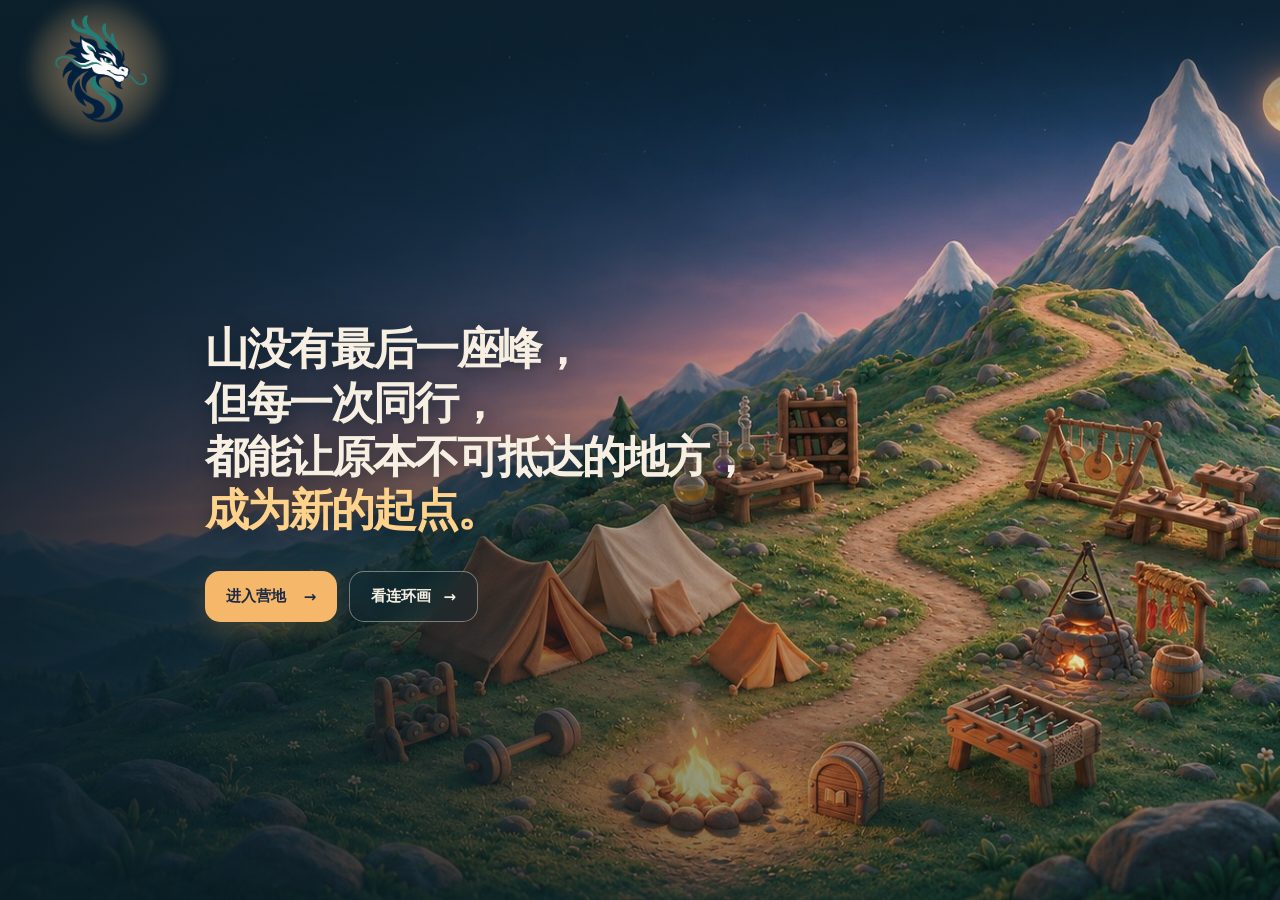
==== commit c952c749: "Add seven-scene comic slideshow and homepage entry - add comic/ with seven paintings, verbatim narra" ====
--- a/index.html
+++ b/index.html
@@ -8,8 +8,8 @@
   <title>九五智尊 · 极岳营地</title>
   <link rel="icon" type="image/png" href="assets/brand-logo-v2.png">
   <link rel="stylesheet" href="style.css?v=wenyu-replay-1">
-  <script src="app.js?v=wenyu-replay-1" defer></script>
-  <script src="approved-motions.js?v=1" defer></script>
+  <script src="app.js?v=hover-only-1" defer></script>
+  <script src="approved-motions.js?v=hover-only-1" defer></script>
   <script src="library-data.js?v=library-20261106" defer></script>
   <script src="library.js?v=library-20261106b" defer></script>
 </head>
@@ -21,7 +21,7 @@
     <section class="home" id="start" aria-labelledby="home-title">
       <div class="home-art" aria-hidden="true"><img class="home-wide" src="assets/home-wide.jpg" width="1672" height="941" alt="" fetchpriority="high"><img class="home-mobile" src="assets/home-mobile.jpg" width="1080" height="1920" alt=""></div>
       <div class="home-shade" aria-hidden="true"></div>
-      <div class="home-content"><h1 id="home-title">山没有最后一座峰，<br>但每一次同行，<br>都能让原本不可抵达的地方，<br><span>成为新的起点。</span></h1><a class="enter-button" href="#camp" id="enter-camp">进入营地 <span aria-hidden="true">→</span></a></div>
+      <div class="home-content"><h1 id="home-title">山没有最后一座峰，<br>但每一次同行，<br>都能让原本不可抵达的地方，<br><span>成为新的起点。</span></h1><div class="home-actions"><a class="enter-button" href="#camp" id="enter-camp">进入营地 <span aria-hidden="true">→</span></a><a class="comic-button" href="comic/" aria-label="观看九五智尊连环画">看连环画 <span aria-hidden="true">→</span></a></div></div>
     </section>
     <main class="camp" id="camp" aria-label="可探索的极岳营地">
       <div class="map-viewport" id="map-viewport" tabindex="0" aria-label="营地地图，可拖动或使用方向键探索">
--- a/style.css
+++ b/style.css
@@ -10,6 +10,8 @@
 .top-actions{display:flex;align-items:center;gap:8px}.top-action{display:inline-flex;align-items:center;gap:8px;min-height:38px;padding:8px 13px;border:1px solid rgba(255,231,194,.23);border-radius:11px;background:rgba(247,239,226,.07);color:#f7efe2;font-size:12px;font-weight:800;transition:background .2s,transform .2s}.top-action:hover{background:rgba(255,218,160,.16);transform:translateY(-2px)}.top-action span:first-child{color:#ffd18c;font-size:16px}.top-action.icon-only{width:38px;justify-content:center;padding:0;font-size:15px}
 .app[data-view="home"] .topbar{position:absolute;top:0;left:0;right:0;border-bottom:0;background:linear-gradient(180deg,rgba(12,32,45,.7),transparent);box-shadow:none}.app[data-view="home"] .top-actions,.app[data-view="home"] .camp,.app[data-view="camp"] .home{display:none}
 .home{position:relative;flex:1;width:100%;height:100dvh;display:flex;align-items:center;overflow:hidden;background:#172d36}.home-art,.home-art img{position:absolute;inset:0;display:block;width:100%;height:100%}.home-art img{object-fit:cover;object-position:center}.home-shade{position:absolute;inset:0;background:linear-gradient(90deg,rgba(10,29,39,.84),rgba(11,31,40,.54) 34%,rgba(11,31,40,.08) 68%,transparent),linear-gradient(0deg,rgba(8,27,33,.38),transparent 35%,transparent 75%,rgba(9,28,42,.18))}.home-content{position:relative;z-index:1;width:min(760px,70vw);margin-left:clamp(28px,16vw,350px);padding:90px 0 45px;text-shadow:0 3px 18px rgba(6,22,31,.56)}.home h1{margin:0 0 33px;font-size:clamp(39px,3.4vw,58px);font-weight:850;line-height:1.24;letter-spacing:-.047em}.home h1 span{color:#ffd28b}.enter-button{display:inline-flex;align-items:center;justify-content:center;gap:18px;min-height:51px;padding:12px 21px;border-radius:15px;background:#f5b86a;color:#1e2a44;box-shadow:0 10px 24px rgba(233,149,59,.2);font-size:15px;font-weight:850;text-decoration:none;text-shadow:none;transition:transform .2s,background .2s,box-shadow .2s}.enter-button:hover{transform:translateY(-3px);background:#ffd28d;box-shadow:0 13px 27px rgba(233,149,59,.32)}
+.home-actions{display:flex;flex-wrap:wrap;align-items:center;gap:12px}
+.comic-button{display:inline-flex;align-items:center;justify-content:center;gap:12px;min-height:51px;padding:12px 21px;border-radius:15px;border:1px solid rgba(247,239,226,.42);background:rgba(18,41,50,.38);color:#f7efe2;font-size:15px;font-weight:850;text-decoration:none;backdrop-filter:blur(8px);text-shadow:none;transition:transform .2s,background .2s,border-color .2s}.comic-button:hover{transform:translateY(-3px);border-color:#f5b86a;background:rgba(245,184,106,.15)}
 .home-art .home-mobile{display:none}
 .camp{position:relative;flex:1;min-height:0;overflow:hidden;background:#233d42}.map-viewport{position:absolute;inset:0;overflow:auto;cursor:grab;touch-action:pan-x pan-y;scrollbar-width:none}.map-viewport::-webkit-scrollbar{display:none}.map-viewport.dragging{cursor:grabbing;user-select:none}.map-surface{position:relative;width:100%;aspect-ratio:1672/941;overflow:hidden}.map-image{position:absolute;inset:0;display:block;width:100%;height:100%;object-fit:fill;pointer-events:none;user-select:none}
 .moon-glow,.fire-glow,.spark{position:absolute;pointer-events:none}.moon-glow{z-index:1;left:88%;top:-4%;width:12%;aspect-ratio:1;border-radius:50%;background:radial-gradient(circle,rgba(255,228,169,.28),rgba(255,228,169,.1) 34%,transparent 70%);mix-blend-mode:screen;animation:moon 6s ease-in-out infinite alternate}.fire-glow{z-index:1;left:41%;top:39%;width:16%;aspect-ratio:1;border-radius:50%;background:radial-gradient(circle,rgba(255,167,66,.42),rgba(255,167,66,.17) 35%,transparent 72%);mix-blend-mode:screen;animation:fire 2.4s ease-in-out infinite alternate}.spark{z-index:2;width:4px;height:4px;border-radius:50%;background:#ffe09b;box-shadow:0 0 8px #ffbf69;animation:spark 4s ease-out infinite}.spark-1{left:48%;top:49%;animation-delay:0s}.spark-2{left:50%;top:50%;animation-delay:1.2s}.spark-3{left:49%;top:48%;animation-delay:2.4s}
@@ -25,9 +27,9 @@
 @media(max-width:850px){.hud-title{display:none}.camp-hud{left:12px;right:12px;bottom:12px}.guide{left:12px;top:12px}.map-controls{right:12px;top:12px}}
 @media(max-width:600px){.app{min-height:0}.topbar{height:60px;padding:0 11px}.brand-icon{width:30px;height:30px}.brand strong{font-size:12px}.brand small{font-size:8px}.top-actions{gap:5px}.top-action{width:36px;height:36px;min-height:0;justify-content:center;padding:0}.top-action span:last-child{display:none}.top-action.icon-only{width:36px}.guide{top:auto;bottom:85px;left:12px;font-size:10px}.map-controls{top:10px;right:10px}.map-controls button{width:31px;height:31px}.camp-hud{min-height:55px;padding:8px;gap:8px}.zone-shortcuts{gap:5px}.shortcut{padding:7px 9px;font-size:10px}.hud-members{min-height:32px;padding:7px 9px;font-size:10px}.drawer-overlay{inset:60px 0 0}.drawer{top:auto;bottom:0;width:100%;height:min(78dvh,720px);border-left:0;border-top:1px solid #d9c9af;border-radius:21px 21px 0 0;transform:translateY(105%)}.drawer.open{transform:translateY(0)}.drawer-handle{display:block;flex:none;width:34px;height:4px;margin:9px auto -6px;border-radius:99px;background:#ccbca3}.drawer-top{min-height:60px}.drawer-body{padding:20px 22px 40px}.drawer-body h2{font-size:32px}}
 @media(max-width:600px){.brand-icon{width:38px;height:38px}}
-@media(max-width:700px){.home-shade{background:linear-gradient(180deg,rgba(9,28,42,.54),rgba(9,29,40,.5) 40%,rgba(9,29,40,.25) 72%,rgba(9,29,40,.35)),linear-gradient(90deg,rgba(8,28,37,.46),transparent 85%)}.home-content{width:100%;max-width:none;margin:0;padding:92px 23px 44px}.home h1{max-width:570px;margin-bottom:28px;font-size:clamp(31px,8.5vw,46px);line-height:1.32}.enter-button{min-height:47px;font-size:13px}}
+@media(max-width:700px){.home-shade{background:linear-gradient(180deg,rgba(9,28,42,.54),rgba(9,29,40,.5) 40%,rgba(9,29,40,.25) 72%,rgba(9,29,40,.35)),linear-gradient(90deg,rgba(8,28,37,.46),transparent 85%)}.home-content{width:100%;max-width:none;margin:0;padding:92px 23px 44px}.home h1{max-width:570px;margin-bottom:28px;font-size:clamp(31px,8.5vw,46px);line-height:1.32}.enter-button{min-height:47px;font-size:13px}.comic-button{min-height:47px;font-size:13px}}
 @media(max-width:700px){.home-art .home-wide{display:none}.home-art .home-mobile{display:block}}
-.app[data-view="camp"] .topbar{display:none}
+.app[data-view="camp"] .topbar{display:none}
 .app[data-view="home"] .topbar{height:138px}
 .brand{position:relative;display:block;width:124px;height:124px;flex:none}.brand::before{content:"";position:absolute;z-index:0;inset:-6px;border-radius:50%;background:radial-gradient(circle,rgba(151,126,93,.82) 0%,rgba(167,138,101,.48) 39%,rgba(190,150,92,.16) 67%,transparent 93%);filter:blur(7px);pointer-events:none}.brand-logo{position:relative;z-index:1;display:block;width:100%;height:100%;object-fit:contain}
 @media(max-width:600px){.app[data-view="home"] .topbar{height:108px}.brand{width:94px;height:94px}}
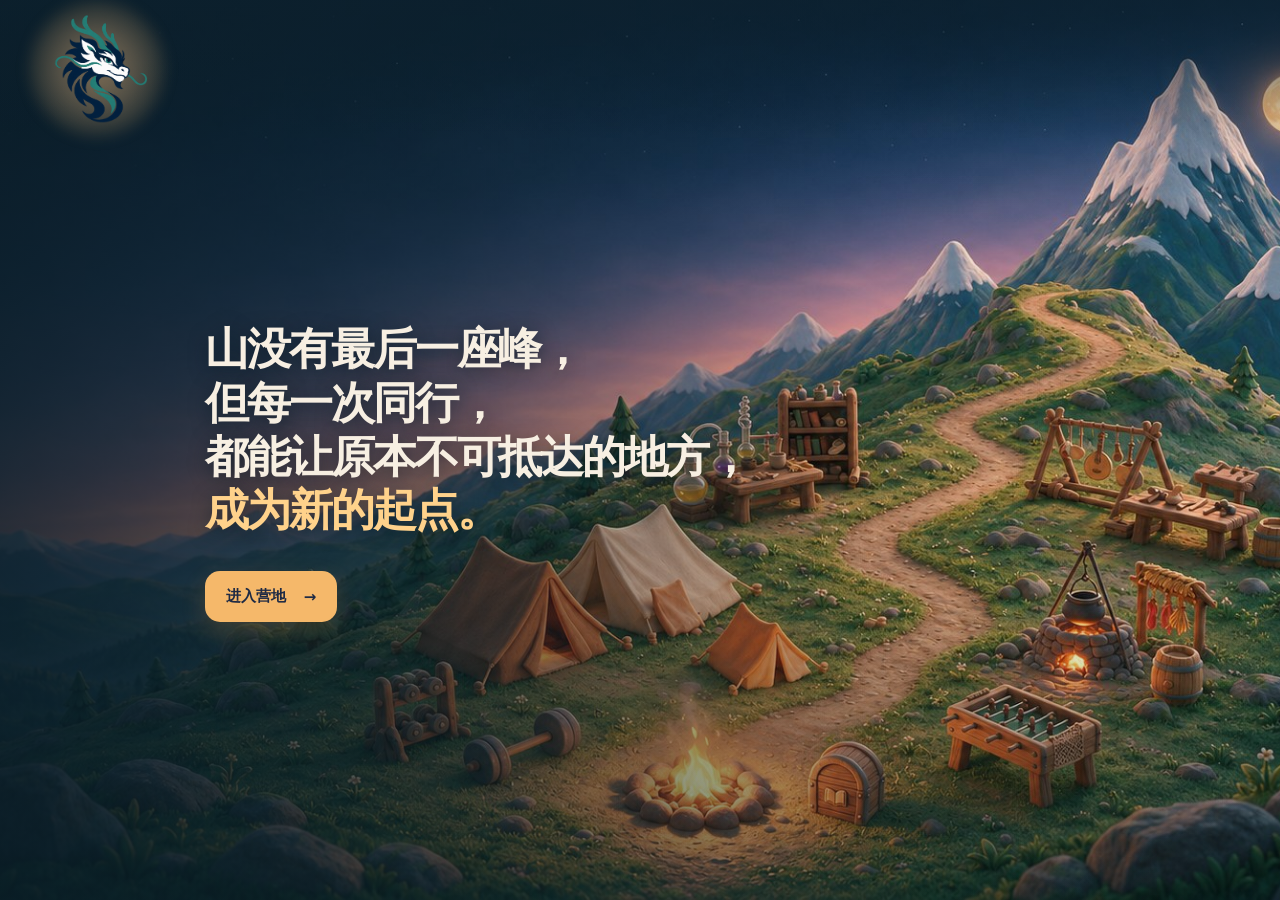
==== commit 89164c9a: "Move comic entry into the camp scroll - open the story from the rolled scroll on the bench - return " ====
--- a/index.html
+++ b/index.html
@@ -21,7 +21,7 @@
     <section class="home" id="start" aria-labelledby="home-title">
       <div class="home-art" aria-hidden="true"><img class="home-wide" src="assets/home-wide.jpg" width="1672" height="941" alt="" fetchpriority="high"><img class="home-mobile" src="assets/home-mobile.jpg" width="1080" height="1920" alt=""></div>
       <div class="home-shade" aria-hidden="true"></div>
-      <div class="home-content"><h1 id="home-title">山没有最后一座峰，<br>但每一次同行，<br>都能让原本不可抵达的地方，<br><span>成为新的起点。</span></h1><div class="home-actions"><a class="enter-button" href="#camp" id="enter-camp">进入营地 <span aria-hidden="true">→</span></a><a class="comic-button" href="comic/" aria-label="观看九五智尊连环画">看连环画 <span aria-hidden="true">→</span></a></div></div>
+      <div class="home-content"><h1 id="home-title">山没有最后一座峰，<br>但每一次同行，<br>都能让原本不可抵达的地方，<br><span>成为新的起点。</span></h1><a class="enter-button" href="#camp" id="enter-camp">进入营地 <span aria-hidden="true">→</span></a></div>
     </section>
     <main class="camp" id="camp" aria-label="可探索的极岳营地">
       <div class="map-viewport" id="map-viewport" tabindex="0" aria-label="营地地图，可拖动或使用方向键探索">
@@ -55,7 +55,7 @@
               <g class="raccoon-robot"><use href="#raccoon-source" clip-path="url(#raccoon-robot-region)"/></g>
             </svg>
           </template>
-          <button class="camp-scroll" id="camp-scroll" type="button" aria-label="展开木凳上的卷轴"><img src="assets/rolled-scroll.png" alt="" draggable="false"></button>
+          <button class="camp-scroll" id="camp-scroll" type="button" aria-label="展开木凳上的卷轴，观看九五智尊的故事"><img src="assets/rolled-scroll.png" alt="" draggable="false"></button>
           <a class="knowledge-chest" href="https://kcnwq3jn71mo.feishu.cn/wiki/space/7703888732230798607?ccm_open_type=lark_wiki_spaceLink&amp;open_tab_from=wiki_home" target="_blank" rel="noopener noreferrer" aria-label="打开九五智尊飞书知识空间"><img src="assets/knowledge-chest.png" alt="" draggable="false"></a>
           <div class="wenyu-scene" id="wenyu-scene">
             <button class="wenyu-owl" id="wenyu-owl" type="button" aria-label="查看问羽的介绍" aria-hidden="true" tabindex="-1">
@@ -210,6 +210,7 @@
         <div class="scroll-sheet" id="scroll-sheet">
           <div class="scroll-face scroll-front" id="scroll-front">
             <img src="assets/unfurled-scroll.png" alt="展开的古画：云纹环绕极峰，神龙盘旋" draggable="false">
+            <button class="scroll-enter" id="scroll-enter" type="button">展卷 <span aria-hidden="true">→</span></button>
           </div>
           <section class="scroll-face scroll-back" id="scroll-back" aria-label="卷轴背面的传说设定" aria-hidden="true">
             <div class="scroll-back-inner">
--- a/style.css
+++ b/style.css
@@ -10,8 +10,6 @@
 .top-actions{display:flex;align-items:center;gap:8px}.top-action{display:inline-flex;align-items:center;gap:8px;min-height:38px;padding:8px 13px;border:1px solid rgba(255,231,194,.23);border-radius:11px;background:rgba(247,239,226,.07);color:#f7efe2;font-size:12px;font-weight:800;transition:background .2s,transform .2s}.top-action:hover{background:rgba(255,218,160,.16);transform:translateY(-2px)}.top-action span:first-child{color:#ffd18c;font-size:16px}.top-action.icon-only{width:38px;justify-content:center;padding:0;font-size:15px}
 .app[data-view="home"] .topbar{position:absolute;top:0;left:0;right:0;border-bottom:0;background:linear-gradient(180deg,rgba(12,32,45,.7),transparent);box-shadow:none}.app[data-view="home"] .top-actions,.app[data-view="home"] .camp,.app[data-view="camp"] .home{display:none}
 .home{position:relative;flex:1;width:100%;height:100dvh;display:flex;align-items:center;overflow:hidden;background:#172d36}.home-art,.home-art img{position:absolute;inset:0;display:block;width:100%;height:100%}.home-art img{object-fit:cover;object-position:center}.home-shade{position:absolute;inset:0;background:linear-gradient(90deg,rgba(10,29,39,.84),rgba(11,31,40,.54) 34%,rgba(11,31,40,.08) 68%,transparent),linear-gradient(0deg,rgba(8,27,33,.38),transparent 35%,transparent 75%,rgba(9,28,42,.18))}.home-content{position:relative;z-index:1;width:min(760px,70vw);margin-left:clamp(28px,16vw,350px);padding:90px 0 45px;text-shadow:0 3px 18px rgba(6,22,31,.56)}.home h1{margin:0 0 33px;font-size:clamp(39px,3.4vw,58px);font-weight:850;line-height:1.24;letter-spacing:-.047em}.home h1 span{color:#ffd28b}.enter-button{display:inline-flex;align-items:center;justify-content:center;gap:18px;min-height:51px;padding:12px 21px;border-radius:15px;background:#f5b86a;color:#1e2a44;box-shadow:0 10px 24px rgba(233,149,59,.2);font-size:15px;font-weight:850;text-decoration:none;text-shadow:none;transition:transform .2s,background .2s,box-shadow .2s}.enter-button:hover{transform:translateY(-3px);background:#ffd28d;box-shadow:0 13px 27px rgba(233,149,59,.32)}
-.home-actions{display:flex;flex-wrap:wrap;align-items:center;gap:12px}
-.comic-button{display:inline-flex;align-items:center;justify-content:center;gap:12px;min-height:51px;padding:12px 21px;border-radius:15px;border:1px solid rgba(247,239,226,.42);background:rgba(18,41,50,.38);color:#f7efe2;font-size:15px;font-weight:850;text-decoration:none;backdrop-filter:blur(8px);text-shadow:none;transition:transform .2s,background .2s,border-color .2s}.comic-button:hover{transform:translateY(-3px);border-color:#f5b86a;background:rgba(245,184,106,.15)}
 .home-art .home-mobile{display:none}
 .camp{position:relative;flex:1;min-height:0;overflow:hidden;background:#233d42}.map-viewport{position:absolute;inset:0;overflow:auto;cursor:grab;touch-action:pan-x pan-y;scrollbar-width:none}.map-viewport::-webkit-scrollbar{display:none}.map-viewport.dragging{cursor:grabbing;user-select:none}.map-surface{position:relative;width:100%;aspect-ratio:1672/941;overflow:hidden}.map-image{position:absolute;inset:0;display:block;width:100%;height:100%;object-fit:fill;pointer-events:none;user-select:none}
 .moon-glow,.fire-glow,.spark{position:absolute;pointer-events:none}.moon-glow{z-index:1;left:88%;top:-4%;width:12%;aspect-ratio:1;border-radius:50%;background:radial-gradient(circle,rgba(255,228,169,.28),rgba(255,228,169,.1) 34%,transparent 70%);mix-blend-mode:screen;animation:moon 6s ease-in-out infinite alternate}.fire-glow{z-index:1;left:41%;top:39%;width:16%;aspect-ratio:1;border-radius:50%;background:radial-gradient(circle,rgba(255,167,66,.42),rgba(255,167,66,.17) 35%,transparent 72%);mix-blend-mode:screen;animation:fire 2.4s ease-in-out infinite alternate}.spark{z-index:2;width:4px;height:4px;border-radius:50%;background:#ffe09b;box-shadow:0 0 8px #ffbf69;animation:spark 4s ease-out infinite}.spark-1{left:48%;top:49%;animation-delay:0s}.spark-2{left:50%;top:50%;animation-delay:1.2s}.spark-3{left:49%;top:48%;animation-delay:2.4s}
@@ -27,7 +25,7 @@
 @media(max-width:850px){.hud-title{display:none}.camp-hud{left:12px;right:12px;bottom:12px}.guide{left:12px;top:12px}.map-controls{right:12px;top:12px}}
 @media(max-width:600px){.app{min-height:0}.topbar{height:60px;padding:0 11px}.brand-icon{width:30px;height:30px}.brand strong{font-size:12px}.brand small{font-size:8px}.top-actions{gap:5px}.top-action{width:36px;height:36px;min-height:0;justify-content:center;padding:0}.top-action span:last-child{display:none}.top-action.icon-only{width:36px}.guide{top:auto;bottom:85px;left:12px;font-size:10px}.map-controls{top:10px;right:10px}.map-controls button{width:31px;height:31px}.camp-hud{min-height:55px;padding:8px;gap:8px}.zone-shortcuts{gap:5px}.shortcut{padding:7px 9px;font-size:10px}.hud-members{min-height:32px;padding:7px 9px;font-size:10px}.drawer-overlay{inset:60px 0 0}.drawer{top:auto;bottom:0;width:100%;height:min(78dvh,720px);border-left:0;border-top:1px solid #d9c9af;border-radius:21px 21px 0 0;transform:translateY(105%)}.drawer.open{transform:translateY(0)}.drawer-handle{display:block;flex:none;width:34px;height:4px;margin:9px auto -6px;border-radius:99px;background:#ccbca3}.drawer-top{min-height:60px}.drawer-body{padding:20px 22px 40px}.drawer-body h2{font-size:32px}}
 @media(max-width:600px){.brand-icon{width:38px;height:38px}}
-@media(max-width:700px){.home-shade{background:linear-gradient(180deg,rgba(9,28,42,.54),rgba(9,29,40,.5) 40%,rgba(9,29,40,.25) 72%,rgba(9,29,40,.35)),linear-gradient(90deg,rgba(8,28,37,.46),transparent 85%)}.home-content{width:100%;max-width:none;margin:0;padding:92px 23px 44px}.home h1{max-width:570px;margin-bottom:28px;font-size:clamp(31px,8.5vw,46px);line-height:1.32}.enter-button{min-height:47px;font-size:13px}.comic-button{min-height:47px;font-size:13px}}
+@media(max-width:700px){.home-shade{background:linear-gradient(180deg,rgba(9,28,42,.54),rgba(9,29,40,.5) 40%,rgba(9,29,40,.25) 72%,rgba(9,29,40,.35)),linear-gradient(90deg,rgba(8,28,37,.46),transparent 85%)}.home-content{width:100%;max-width:none;margin:0;padding:92px 23px 44px}.home h1{max-width:570px;margin-bottom:28px;font-size:clamp(31px,8.5vw,46px);line-height:1.32}.enter-button{min-height:47px;font-size:13px}}
 @media(max-width:700px){.home-art .home-wide{display:none}.home-art .home-mobile{display:block}}
 .app[data-view="camp"] .topbar{display:none}
 .app[data-view="home"] .topbar{height:138px}
@@ -68,6 +66,9 @@
 .camp-scroll img{position:absolute;left:-14%;top:-14%;display:block;width:128%;height:128%;max-width:none;object-fit:contain;pointer-events:none;filter:drop-shadow(0 5px 5px rgba(27,30,25,.55))}
 .camp-scroll:hover,.camp-scroll:focus-visible{transform:translate(-50%,-55%) rotate(12deg) scale(1.1)}
 .camp-scroll:focus-visible{outline:2px solid #ffdc9c;outline-offset:3px;border-radius:10px}
+.camp-scroll::before{content:"";position:absolute;z-index:-1;inset:-58%;border-radius:50%;background:radial-gradient(circle,rgba(255,216,154,.5),rgba(255,216,154,.18) 46%,transparent 70%);opacity:.52;pointer-events:none;animation:scroll-glow 3.6s ease-in-out infinite}
+.camp-scroll:hover::before,.camp-scroll:focus-visible::before{opacity:.82}
+@keyframes scroll-glow{0%,100%{transform:scale(.92);opacity:.4}50%{transform:scale(1.06);opacity:.72}}
 .wenyu-scene{position:absolute;z-index:7;left:44%;top:78%;width:clamp(130px,10%,180px);aspect-ratio:1;transform:translate(-50%,-50%);pointer-events:none}
 .wenyu-stone{position:absolute;z-index:2;top:25%;left:0;display:block;width:100%;height:75%;padding:0;border:0;background:transparent;cursor:pointer;pointer-events:auto;touch-action:manipulation;transition:transform .2s ease}
 .wenyu-stone:hover,.wenyu-stone:focus-visible{transform:translateY(-2%) scale(1.04)}
@@ -105,6 +106,9 @@
 .scroll-dialog.is-reversed .scroll-sheet{transform:rotateY(180deg)}
 .scroll-face{position:absolute;inset:0;backface-visibility:hidden;-webkit-backface-visibility:hidden}
 .scroll-front img{display:block;width:100%;height:100%;object-fit:contain;user-select:none}
+.scroll-enter{position:absolute;z-index:2;left:50%;bottom:7%;display:inline-flex;align-items:center;gap:10px;padding:10px 26px;border:1px solid rgba(116,78,50,.4);border-radius:999px;background:rgba(249,238,218,.9);color:#5a3b2b;box-shadow:0 6px 20px rgba(55,35,23,.18);font-family:"Songti SC","Noto Serif CJK SC","SimSun",serif;font-size:14px;font-weight:700;letter-spacing:.2em;transform:translateX(-50%);transition:background .2s,transform .2s}
+.scroll-enter:hover{background:#fff6e3;transform:translateX(-50%) translateY(-2px)}
+.scroll-enter span{font-family:"Microsoft YaHei","PingFang SC",sans-serif;font-size:17px;font-weight:400;letter-spacing:0}
 .scroll-back{display:flex;align-items:center;justify-content:center;overflow:hidden;transform:rotateY(180deg);background:#e8d1ac url("assets/scroll-parchment.png") center/100% 100% no-repeat}
 .scroll-back-inner{position:relative;z-index:1;width:min(76%,750px);max-height:88%;overflow:auto;scrollbar-width:thin;scrollbar-color:#a7764d transparent;color:#4c3829;font-family:"Songti SC","Noto Serif CJK SC","SimSun",serif;text-align:center}
 .scroll-overline{margin:0 0 clamp(7px,1.3vw,19px);color:#925f3d;font-family:"Microsoft YaHei","PingFang SC",sans-serif;font-size:clamp(10px,1vw,14px);font-weight:700;letter-spacing:.22em}
@@ -119,7 +123,7 @@
 .scroll-close{position:absolute;z-index:1;top:-44px;right:0;display:grid;place-items:center;width:36px;height:36px;padding:0;border:1px solid rgba(255,241,214,.7);border-radius:50%;background:#6d3837;color:#fff2dc;font-family:system-ui,sans-serif;font-size:24px;line-height:1}
 .scroll-close:hover{background:#4e2528}
 @keyframes unfurl{from{opacity:.35;transform:scaleX(.12) scaleY(.82)}to{opacity:1;transform:scale(1)}}
-@media(max-width:700px){.scroll-dialog{width:min(94vw,550px)}.scroll-flip{height:min(69dvh,570px);aspect-ratio:auto}.scroll-back-inner{width:84%;max-height:84%;text-align:left}.scroll-back h2{text-align:center}.scroll-overline,.scroll-ornament,.scroll-placeholder{text-align:center}.scroll-back-inner>p:not(.scroll-overline){font-size:14px;line-height:1.8}.scroll-actions{padding-top:13px}.scroll-turn{min-height:40px;font-size:13px}}
+@media(max-width:700px){.scroll-dialog{width:min(94vw,550px)}.scroll-flip{height:min(69dvh,570px);aspect-ratio:auto}.scroll-back-inner{width:84%;max-height:84%;text-align:left}.scroll-back h2{text-align:center}.scroll-overline,.scroll-ornament,.scroll-placeholder{text-align:center}.scroll-back-inner>p:not(.scroll-overline){font-size:14px;line-height:1.8}.scroll-actions{padding-top:13px}.scroll-turn{min-height:40px;font-size:13px}.scroll-enter{bottom:6%;padding:9px 22px;font-size:13px}}
 .book-dialog{position:fixed;inset:0;width:min(96vw,calc(94dvh * 1.5),1320px);height:auto;aspect-ratio:1.5;max-width:none;max-height:none;margin:auto;padding:0;border:0;overflow:visible;background:transparent var(--book-image) center/140% 140% no-repeat;color:#473725;font-family:"Songti SC","Noto Serif CJK SC","SimSun",serif;filter:drop-shadow(0 28px 38px rgba(0,0,0,.48))}
 .book-dialog::backdrop{background:rgba(5,18,25,.76);backdrop-filter:blur(6px)}
 .book-close{position:absolute;z-index:3;top:2%;right:2%;display:grid;place-items:center;width:36px;height:36px;padding:0;border:1px solid rgba(255,241,214,.8);border-radius:50%;background:#6d3837;color:#fff2dc;font-family:system-ui,sans-serif;font-size:24px;line-height:1;box-shadow:0 3px 9px rgba(35,17,14,.28)}
